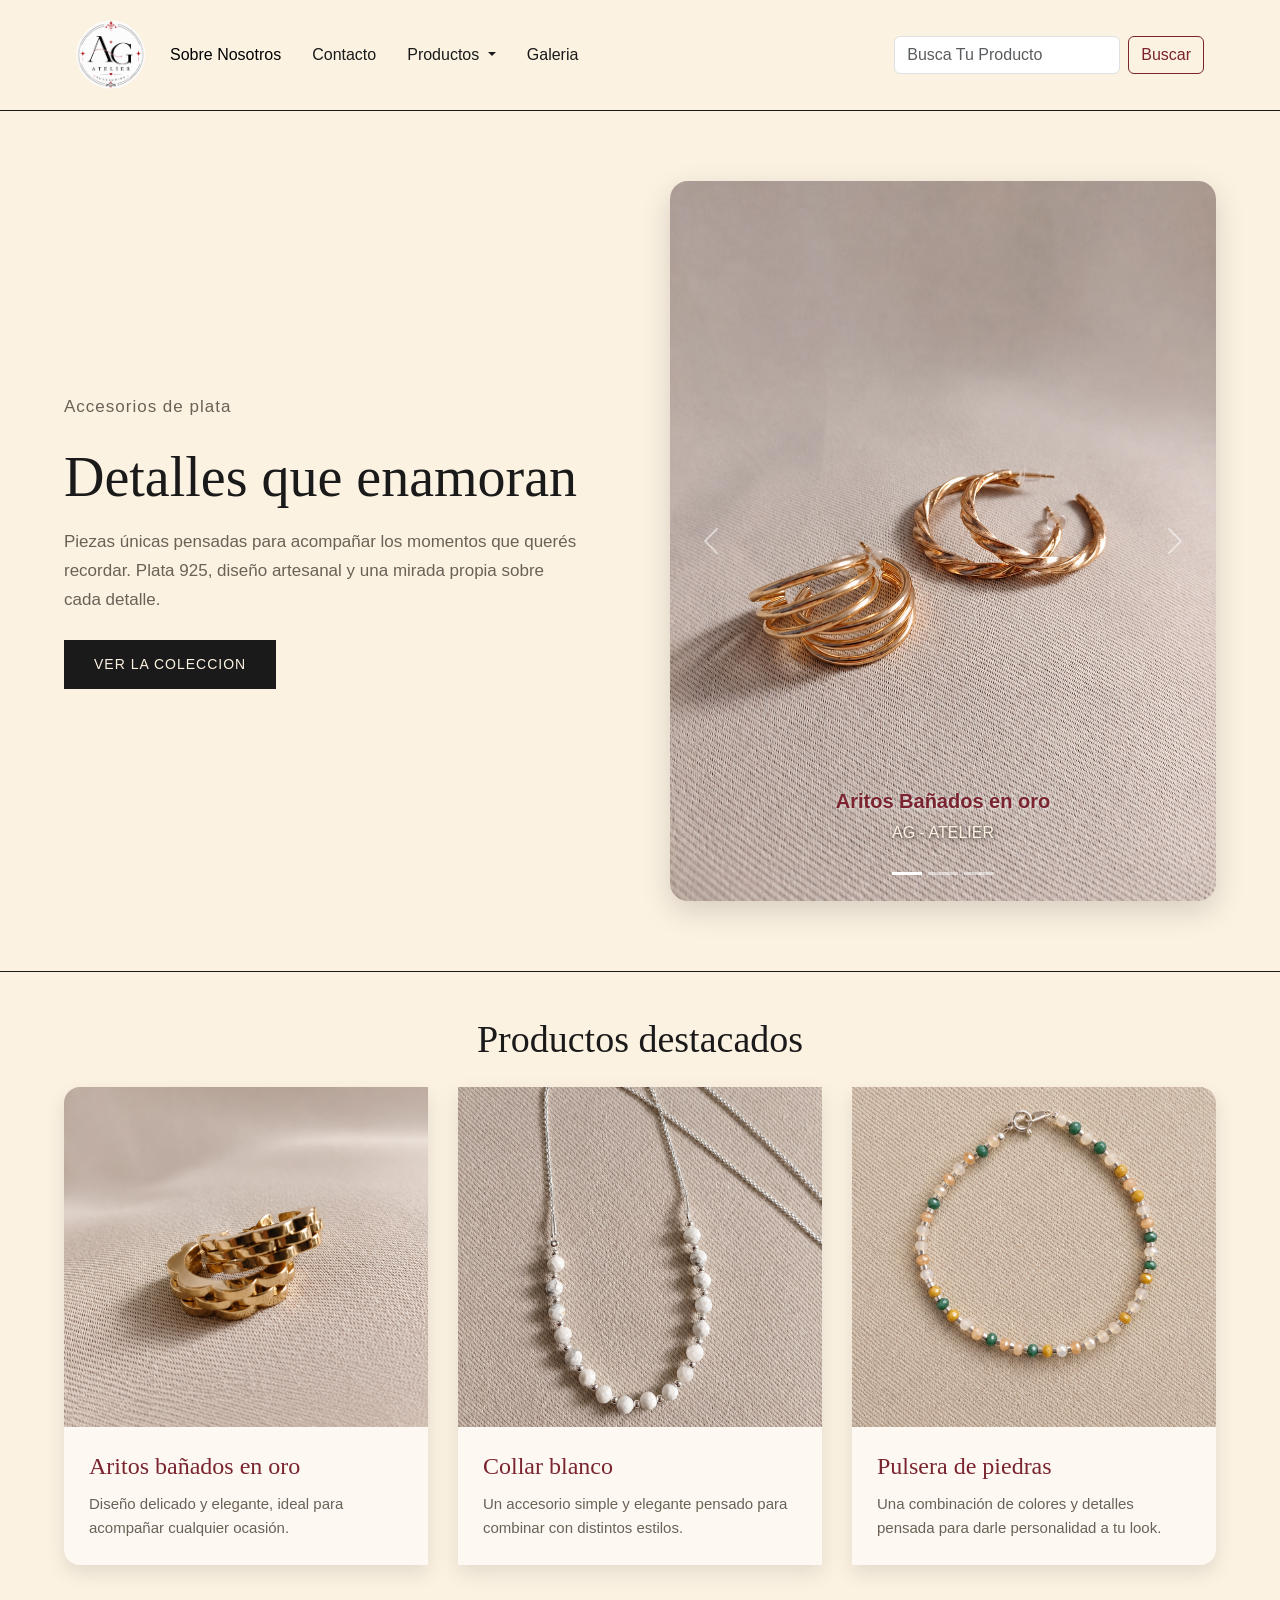
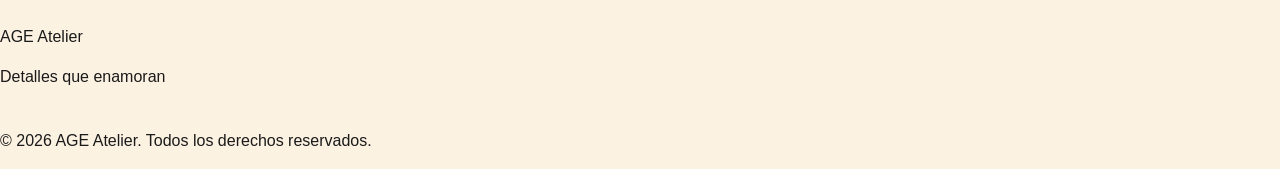
==== index.html @ 8e1ab0c7 "se rediseña main con bootstrap, agregando imagenes, carrusel y cards y media queries" ====
<!DOCTYPE html>
<html lang="es_AR">

<head>
    <meta charset="UTF-8">
    <meta name="viewport" content="width=device-width, initial-scale=1.0">
    <meta name="author" content="Paloma Lucas, Chaile Elio Federico, Torres Mari Mariano">
    <meta name="description" content="Esta pagina es un emprendimiento de venta de joyeria y alajas de plata">
    <meta name="keywords" content="Pulseras, aros,aritos, collares, oro, plata">
    <link rel="shortcut icon" href="./img/age_logo.png" type="image/x-icon">
    <link href="https://cdn.jsdelivr.net/npm/bootstrap@5.3.8/dist/css/bootstrap.min.css" rel="stylesheet"
        integrity="sha384-sRIl4kxILFvY47J16cr9ZwB07vP4J8+LH7qKQnuqkuIAvNWLzeN8tE5YBujZqJLB" crossorigin="anonymous">
    <link rel="stylesheet" href="/style.css">
    <title>Pagina Principal</title>
</head>

<body>
    <header>
        <nav class="navbar navbar-expand-lg ">
            <div class="container-fluid">
                <a class="navbar-brand" href="#"><img src="/img/age_logo.png" alt=""></a>
                <button class="navbar-toggler" type="button" data-bs-toggle="collapse"
                    data-bs-target="#navbarSupportedContent" aria-controls="navbarSupportedContent"
                    aria-expanded="false" aria-label="Toggle navigation">
                    <span class="navbar-toggler-icon"></span>
                </button>
                <div class="collapse navbar-collapse" id="navbarSupportedContent">
                    <ul class="navbar-nav me-auto mb-2 mb-lg-0">
                        <li class="nav-item">
                            <a class="nav-link active" aria-current="page" href="#">Sobre Nosotros</a>
                        </li>
                        <li class="nav-item">
                            <a class="nav-link" href="#">Contacto</a>
                        </li>
                        <li class="nav-item dropdown">
                            <a class="nav-link dropdown-toggle" href="#" role="button" data-bs-toggle="dropdown"
                                aria-expanded="false">
                                Productos
                            </a>
                            <ul class="dropdown-menu">
                                <li><a class="dropdown-item" href="#">Pulseras</a></li>
                                <li><a class="dropdown-item" href="#">Cadenitas</a></li>
                                <li><a class="dropdown-item" href="#">Anillos</a></li>
                            </ul>
                        </li>
                        <li class="nav-item">
                            <a class="nav-link" href="">Galeria</a>
                        </li>
                    </ul>
                    <form class="d-flex" role="search">
                        <input class="form-control me-2" type="search" placeholder="Busca Tu Producto"
                            aria-label="Search" />
                        <button class="btn btn-outline-success" type="submit">Buscar</button>
                    </form>
                </div>
            </div>
        </nav>
    </header>
   <main>
        <section class="portada">
            <div class="texto-portada">
                <p class="etiqueta-destacada">Accesorios de plata</p>
                <h1>Detalles que enamoran</h1>
                <p>
                    Piezas únicas pensadas para acompañar
                    los momentos que querés recordar. Plata 925, diseño
                    artesanal y una mirada propia sobre cada detalle.
                </p>
                <a href="" class="btn-principal">VER LA COLECCION</a>
            </div>
            <div class="imagen-portada">
                <div id="carouselExampleCaptions" class="carousel slide">
                    <div class="carousel-indicators">
                        <button type="button" data-bs-target="#carouselExampleCaptions" data-bs-slide-to="0"
                            class="active" aria-current="true" aria-label="Slide 1"></button>
                        <button type="button" data-bs-target="#carouselExampleCaptions" data-bs-slide-to="1"
                            aria-label="Slide 2"></button>
                        <button type="button" data-bs-target="#carouselExampleCaptions" data-bs-slide-to="2"
                            aria-label="Slide 3"></button>
                    </div>
                    <div class="carousel-inner">
                        <div class="carousel-item active">
                            <img src="/img/aritos_dor.png" class="d-block w-100" alt="Imagen de Aritos Bañados en oro">
                            <div class="carousel-caption d-none d-md-block">
                                <h5>Aritos Bañados en oro</h5>
                                <p>AG - ATELIER</p>
                            </div>
                        </div>
                        <div class="carousel-item">
                            <img src="/img/pul_celeste.png" class="d-block w-100"
                                alt="Imagen de Pulsera de Piedras Celestes">
                            <div class="carousel-caption d-none d-md-block">
                                <h5>Pulsera de Piedras Celestes</h5>
                                <p>AG - ATELIER</p>
                            </div>
                        </div>
                        <div class="carousel-item">
                            <img src="/img/pulseras_cora.png" class="d-block w-100"
                                alt="Imagen de Pulseras para Compartir">
                            <div class="carousel-caption d-none d-md-block">
                                <h5>Pulseras para Compartir</h5>
                                <p>AG - ATELIER</p>
                            </div>
                        </div>
                    </div>
                    <button class="carousel-control-prev" type="button" data-bs-target="#carouselExampleCaptions"
                        data-bs-slide="prev">
                        <span class="carousel-control-prev-icon" aria-hidden="true"></span>
                        <span class="visually-hidden">Previous</span>
                    </button>
                    <button class="carousel-control-next" type="button" data-bs-target="#carouselExampleCaptions"
                        data-bs-slide="next">
                        <span class="carousel-control-next-icon" aria-hidden="true"></span>
                        <span class="visually-hidden">Next</span>
                    </button>
                </div>
            </div>
        </section>

        <section class="productos-destacados">
            <h2 class="text-center mb-4">Productos destacados</h2>

            <div class="card-group">

                <div class="card">
                    <div class="card-img-cont">
                        <img src="/img/aritos1.png" class="card-img-top card-aritos "
                            alt="Imagen de aritos bañados en oro">
                    </div>

                    <div class="card-body">
                        <h5 class="card-title">Aritos bañados en oro</h5>

                        <p class="card-text">
                            Diseño delicado y elegante, ideal para acompañar cualquier ocasión.
                        </p>
                    </div>
                </div>

                <div class="card">
                    <div class="card-img-cont">
                        <img src="/img/collar1.png" class="card-img-top card-collar" alt="Foto de collar blanco">
                    </div>

                    <div class="card-body">
                        <h5 class="card-title">Collar blanco</h5>

                        <p class="card-text">
                            Un accesorio simple y elegante pensado para combinar con distintos estilos.
                        </p>
                    </div>
                </div>

                <div class="card">
                    <div class="card-img-cont">
                        <img src="/img/pulsera4.png" class="card-img-top card-pulsera"
                            alt="Foto de pulsera de piedras verde amarilla y blanca">

                    </div>
                    <div class="card-body">
                        <h5 class="card-title">Pulsera de piedras</h5>

                        <p class="card-text">
                            Una combinación de colores y detalles pensada para darle personalidad a tu look.
                        </p>
                    </div>
                </div>

            </div>
        </section>
    </main>
    <footer class="pie-pagina">
        <div class="marca-pie">
            <p class="titulo-pie">AGE Atelier</p>
            <p class="lema-pie">Detalles que enamoran</p>
        </div>
        <div class="redes-pie">
            <a href="https://www.instagram.com/ag_atelier4/"><img src="" alt=""></a>
        </div>
        <p class="derechos-pie">&copy; 2026 AGE Atelier. Todos los derechos reservados.</p>
    </footer>
    <script src="https://cdn.jsdelivr.net/npm/bootstrap@5.3.8/dist/js/bootstrap.bundle.min.js" integrity="sha384-FKyoEForCGlyvwx9Hj09JcYn3nv7wiPVlz7YYwJrWVcXK/BmnVDxM+D2scQbITxI" crossorigin="anonymous"></script>
</body>
</html>
---- style.css ----
:root {
    --font-display: 'Cormorant Garamond', serif;
    --font-body: 'Jost', sans-serif;

    --color-bg: #fcf2e2;
    --color-black: #1A1A1A;
    --color-burgundy: #7A2430;
    --color-muted: #6B6156;
}

* {
    margin: 0;
    padding: 0;
    box-sizing: border-box;
}

html,
body {
    width: 100%;
}

body {
    font-family: var(--font-body);
    background-color: var(--color-bg);
    color: var(--color-black);
}

a {
    text-decoration: none;
}

ul {
    list-style: none;
}

.navbar {
    padding: 15px 5%;
    background-color: var(--color-bg);
    border-bottom: 1px solid var(--color-black);
}

.navbar-brand img {
    height: 70px;
    width: auto;
}

.navbar-nav {
    gap: 15px;
}

.nav-link {
    color: var(--color-black);
    font-weight: 500;
    transition: 0.3s;
}

.btn-outline-success {
    color: var(--color-burgundy);
    border-color: var(--color-burgundy);
}

.btn-outline-success:hover {
    background-color: var(--color-burgundy);
    border-color: var(--color-burgundy);
    color: white;
}
.portada {
    width: 100%;
    display: grid;
    grid-template-columns: 1fr 1fr;
    gap: 60px;
    align-items: center;
    padding: 70px 5%;
    border-bottom: 1px solid var(--color-black);

}


.texto-portada {
    max-width: 520px;
}

.etiqueta-destacada {
    font-size: 14px;
    color: var(--color-burgundy);
    margin-bottom: 10px;
    letter-spacing: 1px;
}

.texto-portada h1 {
    font-family: var(--font-display);
    font-size: 56px;
    line-height: 1.1;
    margin-bottom: 20px;
}

.texto-portada p {
    color: var(--color-muted);
    font-size: 17px;
    line-height: 1.7;
    margin-bottom: 25px;
}

.btn-principal {
    display: inline-block;
    padding: 14px 30px;
    background-color: var(--color-black);
    color: var(--color-bg);
    font-size: 14px;
    letter-spacing: 1px;
}

.btn-principal:hover {
    background-color: var(--color-burgundy);
    color: white;
}


.imagen-portada {
    width: 100%;
    height: 720px;
    overflow: hidden;
    border-radius: 18px;
    box-shadow: 0 10px 30px rgba(0, 0, 0, 0.15);
}

.carousel,
.carousel-inner,
.carousel-item {
    width: 100%;
    height: 100%;
} 
.carousel h5 {
    color: var(--color-burgundy);
    font-weight: 650;
    text-shadow: 1px 1px 4px rgba(255, 255, 255, 0.8);
}
.carousel p {
    color: var(--color-bg);
    font-weight: 500;
    text-shadow: 1px 1px 4px rgba(19, 12, 12, 0.8);
}
.carousel-item img {
    width: 100%;
    height: 100%;
    object-fit: cover;
    object-position: center;
}
.productos-destacados {
    width: 100%;
   padding: 45px 5% 60px;
}

.productos-destacados h2 {
    font-family: var(--font-display);
    font-size: 38px;
    color: var(--color-black);
    margin-bottom: 25px ;
}
.card-group {
    gap: 30px;
}
.card {
    border: none;
    border-radius: 16px;
    overflow: hidden;
    background-color: rgba(255, 255, 255, 0.55);
    box-shadow: 0 8px 20px rgba(0, 0, 0, 0.10);
    transition: 0.3s;
}
.card-img-cont{
    width: 100%;
    height: 340px;
    overflow: hidden;
    background-color: #f8ead8;
}
.card-img-top {
    width: 100%;
    height: 100%;
    object-fit: cover;
    object-position: center;
}
.card-aritos {
    object-position: center 58%;
}

.card-collar {
    object-position: center 75%;
}

.card-pulsera {
    object-position: center 53%;
}
.card-body {
    padding: 25px;
}
.card-title {
    font-family: var(--font-display);
    font-size: 24px;
    color: var(--color-burgundy);

    margin-bottom: 12px;
}
.card-text {
    color: var(--color-muted);
    font-size: 15px;
    line-height: 1.6;
}
@media (max-width: 900px) {

    .portada {
        grid-template-columns: 1fr;
        gap: 40px;
        text-align: center;
    }

    .texto-portada {
        margin: auto;
    }

    .texto-portada h1 {
        font-size: 42px;
    }

    .imagen-portada {
        height: 350px;
    }
}


@media (max-width: 600px) {

    .portada {
        padding: 40px 5%;
    }

    .texto-portada h1 {
        font-size: 34px;
    }

    .texto-portada p {
        font-size: 15px;
    }

    .imagen-portada {
        height: 280px;
        border-radius: 12px;
    }
}
@media (max-width: 768px) {

    .card-group {
        display: flex;
        flex-direction: column;
        gap: 25px;
    }

    .card-img-top {
        height: 230px;
    }

}
/* 

.pie-pagina {
    width: 100%;
    display: flex;
    flex-wrap: wrap;
    align-items: center;
    justify-content: space-between;
    gap: 15px;
    padding: 30px 5%;
    background-color: var(--color-black);
    color: var(--color-bg);
}
 
.titulo-pie {
    font-family: var(--font-display);
    font-size: 20px;
}
 
.lema-pie {
    font-size: 14px;
}
 
.redes-pie {
    display: flex;
    gap: 20px;
    a {
    font-size: 14px;
    text-transform: uppercase;
}
img{
    width: 50px;
    }
}
.derechos-pie {
    width: 100%;
    font-size: 12px;
    text-align: center;
    padding-top: 15px;
    border-top: 1px solid #444444;
}

@media (max-width: 900px) {
    .portada {
        grid-template-columns: 1fr;
    }
 
    .pilares {
        grid-template-columns: 1fr;
    }
}
 
@media (max-width: 600px) {
    .cabecera {
        flex-direction: column;
        gap: 15px;
    }
 
    .menu-principal ul {
        flex-wrap: wrap;
        justify-content: center;
    }
 
    .texto-portada h1 {
        font-size: 32px;
    }
 
    .pie-pagina {
        flex-direction: column;
        text-align: center;
    }
} */
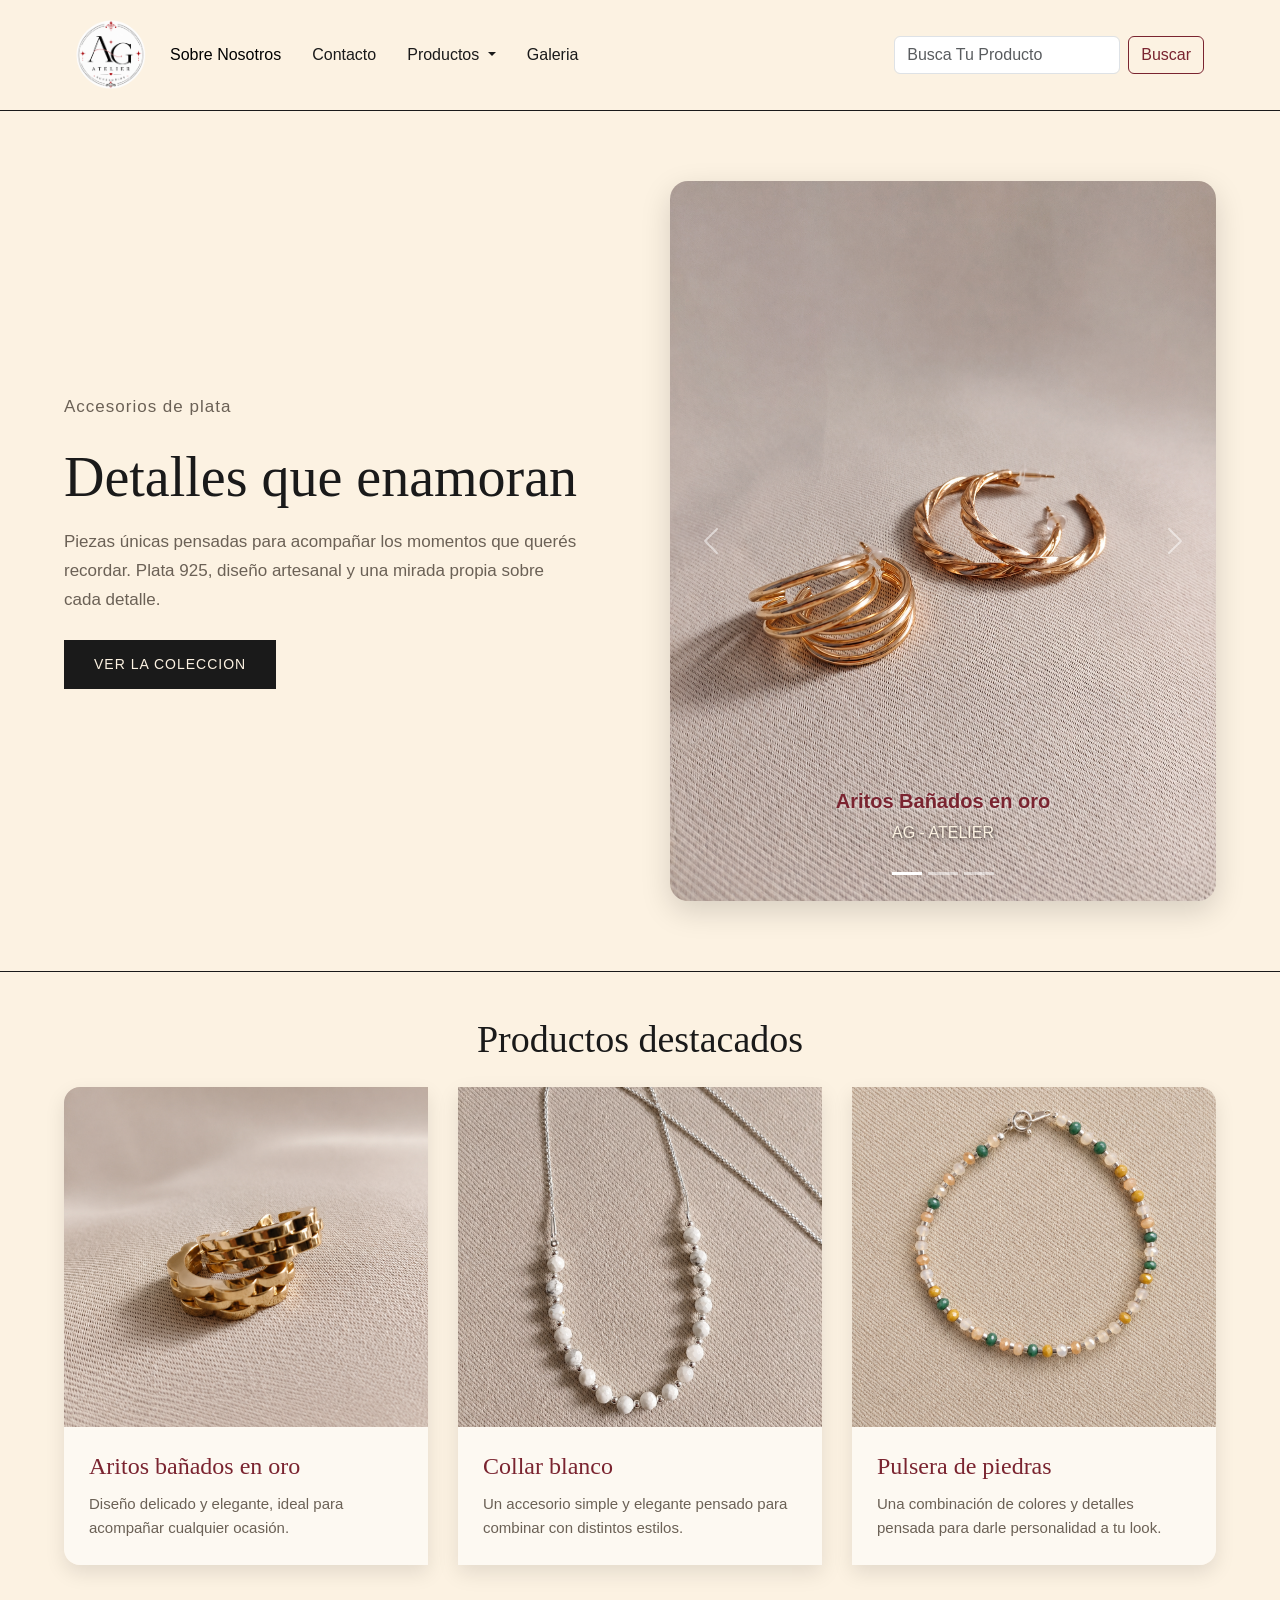
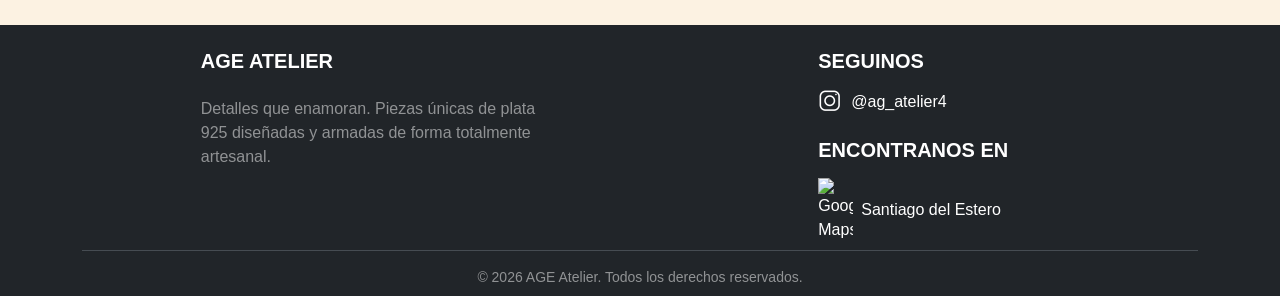
==== commit 0edf6b6f: "remodelacion de footer con bootstrap" ====
--- a/index.html
+++ b/index.html
@@ -169,16 +169,65 @@
             </div>
         </section>
     </main>
-    <footer class="pie-pagina">
-        <div class="marca-pie">
-            <p class="titulo-pie">AGE Atelier</p>
-            <p class="lema-pie">Detalles que enamoran</p>
+    <footer class="bg-dark text-white pt-2 pb-2">
+      <div class="container text-center text-md-start">
+        <div class="row text-center text-md-start">
+          <div class="col-md-5 col-lg-4 col-xl-4 mx-auto mt-3">
+            <h5 class="text-uppercase mb-4 fw-bold">AGE Atelier</h5>
+            <p class="text-white-50">
+              Detalles que enamoran. Piezas únicas de plata 925 diseñadas y
+              armadas de forma totalmente artesanal.
+            </p>
+          </div>
+          <div class="col-md-4 col-lg-3 col-xl-3 mx-auto mt-3">
+            <div class="mb-4">
+            <h5 class="text-uppercase mb-3 fw-bold">Seguinos</h5>
+            <a
+              href="https://www.instagram.com/ag_atelier4/"
+              target="_blank"
+              class="text-white text-decoration-none d-flex align-items-center justify-content-center justify-content-md-start mb-4"
+            >
+              <img
+                src="/img/ig_logo.png"
+                alt="Instagram"
+                width="25"
+                class="me-2"
+              />
+              <span>@ag_atelier4</span>
+            </a>
+            </div>
+            <div class="bloque-ubicacion">
+            <h5 class="text-uppercase mb-3 fw-bold">Encontranos en</h5>
+            <a
+              class="text-white text-decoration-none d-flex align-items-center justify-content-center justify-content-md-start"
+            >
+              <img
+                src="https://static.vecteezy.com/system/resources/thumbnails/059/493/079/small/white-location-icon-free-png.png"
+                alt="Google Maps"
+                width="35"
+                class="me-2 "
+              />
+              <span class="texto-ubicacion">Santiago del Estero</span>
+            </a>
+            </div>
+          </div>
         </div>
-        <div class="redes-pie">
-            <a href="https://www.instagram.com/ag_atelier4/"><img src="" alt=""></a>
+
+        <hr class="mb-3 mt-2 border-secondary opacity-50" />
+
+        <div class="row align-items-center">
+          <div class="col-12 text-center">
+            <p class="small mb-0 text-white-50">
+              &copy; 2026 AGE Atelier. Todos los derechos reservados.
+            </p>
+          </div>
         </div>
-        <p class="derechos-pie">&copy; 2026 AGE Atelier. Todos los derechos reservados.</p>
+      </div>
     </footer>
-    <script src="https://cdn.jsdelivr.net/npm/bootstrap@5.3.8/dist/js/bootstrap.bundle.min.js" integrity="sha384-FKyoEForCGlyvwx9Hj09JcYn3nv7wiPVlz7YYwJrWVcXK/BmnVDxM+D2scQbITxI" crossorigin="anonymous"></script>
+    <script
+      src="https://cdn.jsdelivr.net/npm/bootstrap@5.3.8/dist/js/bootstrap.bundle.min.js"
+      integrity="sha384-FKyoEForCGlyvwx9Hj09JcYn3nv7wiPVlz7YYwJrWVcXK/BmnVDxM+D2scQbITxI"
+      crossorigin="anonymous"
+    ></script>
 </body>
 </html>
--- a/style.css
+++ b/style.css
@@ -258,77 +258,13 @@
     .card-img-top {
         height: 230px;
     }
-
-}
-/* 
-
-.pie-pagina {
-    width: 100%;
-    display: flex;
-    flex-wrap: wrap;
-    align-items: center;
-    justify-content: space-between;
-    gap: 15px;
-    padding: 30px 5%;
-    background-color: var(--color-black);
-    color: var(--color-bg);
-}
- 
-.titulo-pie {
-    font-family: var(--font-display);
-    font-size: 20px;
-}
- 
-.lema-pie {
-    font-size: 14px;
-}
- 
-.redes-pie {
-    display: flex;
-    gap: 20px;
-    a {
-    font-size: 14px;
-    text-transform: uppercase;
-}
-img{
-    width: 50px;
-    }
-}
-.derechos-pie {
-    width: 100%;
-    font-size: 12px;
-    text-align: center;
-    padding-top: 15px;
-    border-top: 1px solid #444444;
-}
-
-@media (max-width: 900px) {
-    .portada {
-        grid-template-columns: 1fr;
-    }
- 
-    .pilares {
-        grid-template-columns: 1fr;
-    }
-}
- 
-@media (max-width: 600px) {
+.bg-dark.text-white.pt-2.pb-2{
+    background-color: #2b2c2e"
+ };
+}
+/* @media (max-width: 600px) {
     .cabecera {
         flex-direction: column;
         gap: 15px;
     }
- 
-    .menu-principal ul {
-        flex-wrap: wrap;
-        justify-content: center;
-    }
- 
-    .texto-portada h1 {
-        font-size: 32px;
-    }
- 
-    .pie-pagina {
-        flex-direction: column;
-        text-align: center;
-    }
 } */
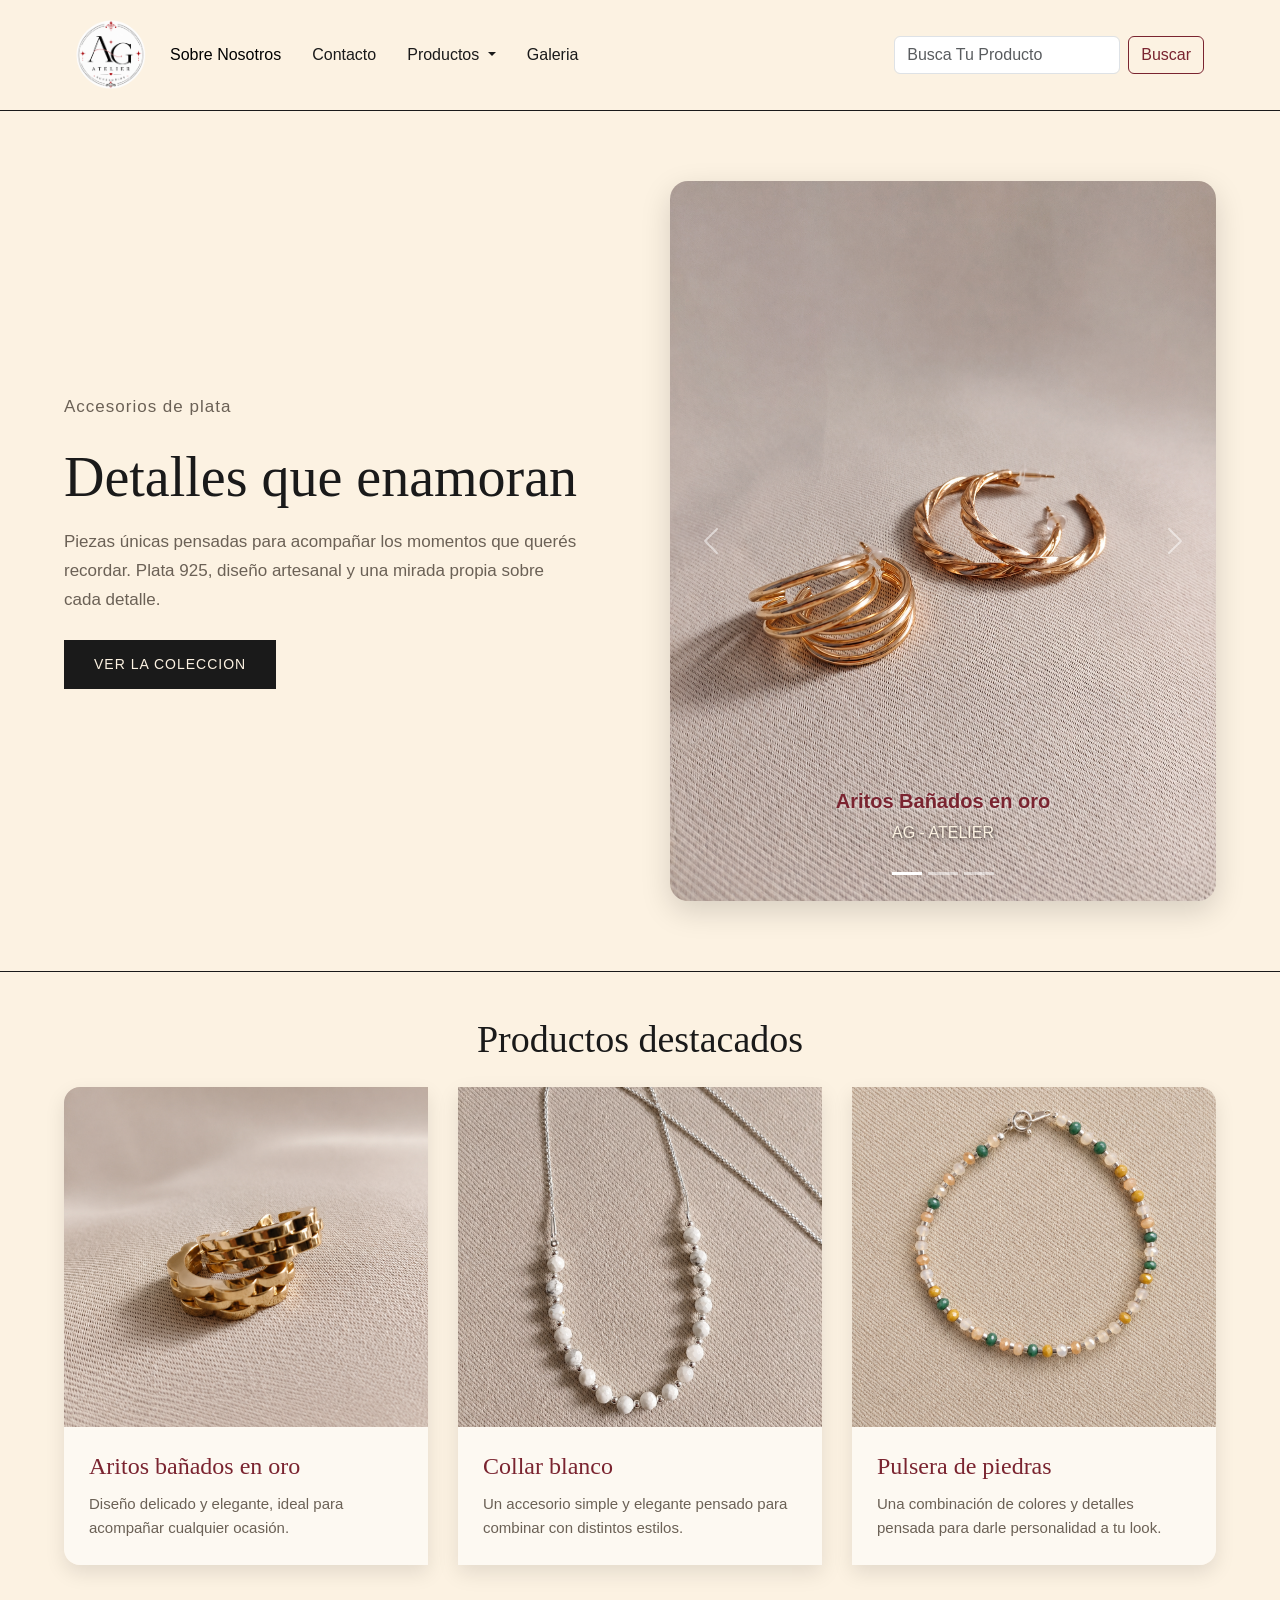
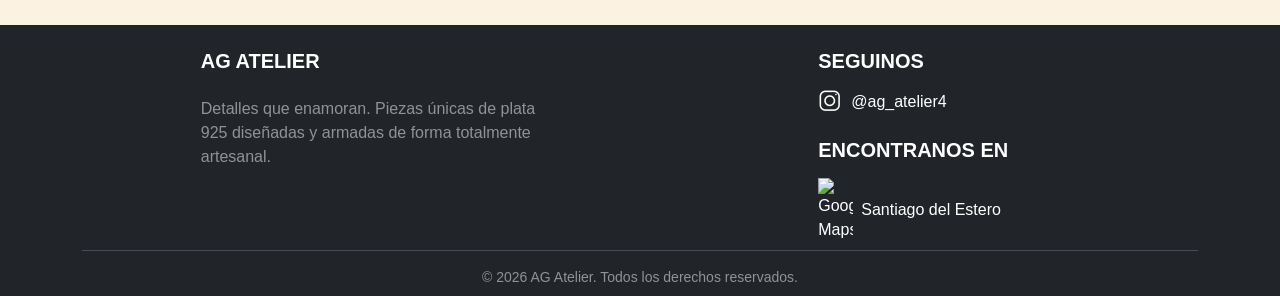
==== commit cddf1ed0: "se agrega pagina de galeria, redireccionando bien todo el proyecto" ====
--- a/index.html
+++ b/index.html
@@ -1,233 +1,259 @@
-<!DOCTYPE html>
+<!doctype html>
 <html lang="es_AR">
 
 <head>
-    <meta charset="UTF-8">
-    <meta name="viewport" content="width=device-width, initial-scale=1.0">
-    <meta name="author" content="Paloma Lucas, Chaile Elio Federico, Torres Mari Mariano">
-    <meta name="description" content="Esta pagina es un emprendimiento de venta de joyeria y alajas de plata">
-    <meta name="keywords" content="Pulseras, aros,aritos, collares, oro, plata">
-    <link rel="shortcut icon" href="./img/age_logo.png" type="image/x-icon">
-    <link href="https://cdn.jsdelivr.net/npm/bootstrap@5.3.8/dist/css/bootstrap.min.css" rel="stylesheet"
-        integrity="sha384-sRIl4kxILFvY47J16cr9ZwB07vP4J8+LH7qKQnuqkuIAvNWLzeN8tE5YBujZqJLB" crossorigin="anonymous">
-    <link rel="stylesheet" href="/style.css">
-    <title>Pagina Principal</title>
+  <meta charset="UTF-8" />
+  <meta name="viewport" content="width=device-width, initial-scale=1.0" />
+  <meta name="author" content="Paloma Lucas, Chaile Elio Federico, Torres Mari Mariano" />
+  <meta name="description" content="Esta pagina es un emprendimiento de venta de joyeria y alajas de plata" />
+  <meta name="keywords" content="Pulseras, aros,aritos, collares, oro, plata" />
+  <link rel="shortcut icon" href="./img/age_logo.png" type="image/x-icon" />
+  <link href="https://cdn.jsdelivr.net/npm/bootstrap@5.3.8/dist/css/bootstrap.min.css" rel="stylesheet"
+    integrity="sha384-sRIl4kxILFvY47J16cr9ZwB07vP4J8+LH7qKQnuqkuIAvNWLzeN8tE5YBujZqJLB" crossorigin="anonymous" />
+  <link rel="stylesheet" href="/style.css" />
+  <title>Pagina Principal</title>
 </head>
 
 <body>
-    <header>
-        <nav class="navbar navbar-expand-lg ">
-            <div class="container-fluid">
-                <a class="navbar-brand" href="#"><img src="/img/age_logo.png" alt=""></a>
-                <button class="navbar-toggler" type="button" data-bs-toggle="collapse"
-                    data-bs-target="#navbarSupportedContent" aria-controls="navbarSupportedContent"
-                    aria-expanded="false" aria-label="Toggle navigation">
-                    <span class="navbar-toggler-icon"></span>
-                </button>
-                <div class="collapse navbar-collapse" id="navbarSupportedContent">
-                    <ul class="navbar-nav me-auto mb-2 mb-lg-0">
-                        <li class="nav-item">
-                            <a class="nav-link active" aria-current="page" href="#">Sobre Nosotros</a>
-                        </li>
-                        <li class="nav-item">
-                            <a class="nav-link" href="#">Contacto</a>
-                        </li>
-                        <li class="nav-item dropdown">
-                            <a class="nav-link dropdown-toggle" href="#" role="button" data-bs-toggle="dropdown"
-                                aria-expanded="false">
-                                Productos
-                            </a>
-                            <ul class="dropdown-menu">
-                                <li><a class="dropdown-item" href="#">Pulseras</a></li>
-                                <li><a class="dropdown-item" href="#">Cadenitas</a></li>
-                                <li><a class="dropdown-item" href="#">Anillos</a></li>
-                            </ul>
-                        </li>
-                        <li class="nav-item">
-                            <a class="nav-link" href="">Galeria</a>
-                        </li>
-                    </ul>
-                    <form class="d-flex" role="search">
-                        <input class="form-control me-2" type="search" placeholder="Busca Tu Producto"
-                            aria-label="Search" />
-                        <button class="btn btn-outline-success" type="submit">Buscar</button>
-                    </form>
-                </div>
-            </div>
-        </nav>
-    </header>
-   <main>
-        <section class="portada">
-            <div class="texto-portada">
-                <p class="etiqueta-destacada">Accesorios de plata</p>
-                <h1>Detalles que enamoran</h1>
-                <p>
-                    Piezas únicas pensadas para acompañar
-                    los momentos que querés recordar. Plata 925, diseño
-                    artesanal y una mirada propia sobre cada detalle.
-                </p>
-                <a href="" class="btn-principal">VER LA COLECCION</a>
-            </div>
-            <div class="imagen-portada">
-                <div id="carouselExampleCaptions" class="carousel slide">
-                    <div class="carousel-indicators">
-                        <button type="button" data-bs-target="#carouselExampleCaptions" data-bs-slide-to="0"
-                            class="active" aria-current="true" aria-label="Slide 1"></button>
-                        <button type="button" data-bs-target="#carouselExampleCaptions" data-bs-slide-to="1"
-                            aria-label="Slide 2"></button>
-                        <button type="button" data-bs-target="#carouselExampleCaptions" data-bs-slide-to="2"
-                            aria-label="Slide 3"></button>
-                    </div>
-                    <div class="carousel-inner">
-                        <div class="carousel-item active">
-                            <img src="/img/aritos_dor.png" class="d-block w-100" alt="Imagen de Aritos Bañados en oro">
-                            <div class="carousel-caption d-none d-md-block">
-                                <h5>Aritos Bañados en oro</h5>
-                                <p>AG - ATELIER</p>
-                            </div>
-                        </div>
-                        <div class="carousel-item">
-                            <img src="/img/pul_celeste.png" class="d-block w-100"
-                                alt="Imagen de Pulsera de Piedras Celestes">
-                            <div class="carousel-caption d-none d-md-block">
-                                <h5>Pulsera de Piedras Celestes</h5>
-                                <p>AG - ATELIER</p>
-                            </div>
-                        </div>
-                        <div class="carousel-item">
-                            <img src="/img/pulseras_cora.png" class="d-block w-100"
-                                alt="Imagen de Pulseras para Compartir">
-                            <div class="carousel-caption d-none d-md-block">
-                                <h5>Pulseras para Compartir</h5>
-                                <p>AG - ATELIER</p>
-                            </div>
-                        </div>
-                    </div>
-                    <button class="carousel-control-prev" type="button" data-bs-target="#carouselExampleCaptions"
-                        data-bs-slide="prev">
-                        <span class="carousel-control-prev-icon" aria-hidden="true"></span>
-                        <span class="visually-hidden">Previous</span>
-                    </button>
-                    <button class="carousel-control-next" type="button" data-bs-target="#carouselExampleCaptions"
-                        data-bs-slide="next">
-                        <span class="carousel-control-next-icon" aria-hidden="true"></span>
-                        <span class="visually-hidden">Next</span>
-                    </button>
-                </div>
-            </div>
-        </section>
-
-        <section class="productos-destacados">
-            <h2 class="text-center mb-4">Productos destacados</h2>
-
-            <div class="card-group">
-
-                <div class="card">
-                    <div class="card-img-cont">
-                        <img src="/img/aritos1.png" class="card-img-top card-aritos "
-                            alt="Imagen de aritos bañados en oro">
-                    </div>
-
-                    <div class="card-body">
-                        <h5 class="card-title">Aritos bañados en oro</h5>
-
-                        <p class="card-text">
-                            Diseño delicado y elegante, ideal para acompañar cualquier ocasión.
-                        </p>
-                    </div>
-                </div>
-
-                <div class="card">
-                    <div class="card-img-cont">
-                        <img src="/img/collar1.png" class="card-img-top card-collar" alt="Foto de collar blanco">
-                    </div>
-
-                    <div class="card-body">
-                        <h5 class="card-title">Collar blanco</h5>
-
-                        <p class="card-text">
-                            Un accesorio simple y elegante pensado para combinar con distintos estilos.
-                        </p>
-                    </div>
-                </div>
-
-                <div class="card">
-                    <div class="card-img-cont">
-                        <img src="/img/pulsera4.png" class="card-img-top card-pulsera"
-                            alt="Foto de pulsera de piedras verde amarilla y blanca">
-
-                    </div>
-                    <div class="card-body">
-                        <h5 class="card-title">Pulsera de piedras</h5>
-
-                        <p class="card-text">
-                            Una combinación de colores y detalles pensada para darle personalidad a tu look.
-                        </p>
-                    </div>
-                </div>
-
-            </div>
-        </section>
-    </main>
-    <footer class="bg-dark text-white pt-2 pb-2">
-      <div class="container text-center text-md-start">
-        <div class="row text-center text-md-start">
-          <div class="col-md-5 col-lg-4 col-xl-4 mx-auto mt-3">
-            <h5 class="text-uppercase mb-4 fw-bold">AGE Atelier</h5>
-            <p class="text-white-50">
-              Detalles que enamoran. Piezas únicas de plata 925 diseñadas y
-              armadas de forma totalmente artesanal.
+  <header>
+    <nav class="navbar navbar-expand-lg">
+      <div class="container-fluid">
+        <a class="navbar-brand" href="#"><img src="/img/age_logo.png" alt="" /></a>
+        <button class="navbar-toggler" type="button" data-bs-toggle="collapse" data-bs-target="#navbarSupportedContent"
+          aria-controls="navbarSupportedContent" aria-expanded="false" aria-label="Toggle navigation">
+          <span class="navbar-toggler-icon"></span>
+        </button>
+        <div class="collapse navbar-collapse" id="navbarSupportedContent">
+          <ul class="navbar-nav me-auto mb-2 mb-lg-0">
+            <li class="nav-item">
+              <a class="nav-link active" aria-current="page" href="#">Sobre Nosotros</a>
+            </li>
+            <li class="nav-item">
+              <a class="nav-link" href="#" data-bs-toggle="modal" data-bs-target="#modalContacto" role="button">Contacto
+              </a>
+            </li>
+
+            <li class="nav-item dropdown">
+              <a class="nav-link dropdown-toggle" href="#" role="button" data-bs-toggle="dropdown"
+                aria-expanded="false">
+                Productos
+              </a>
+              <ul class="dropdown-menu">
+                <li><a class="dropdown-item" href="./paginas/galeria.html#pulseras">Pulseras</a></li>
+                <li><a class="dropdown-item" href="./paginas/galeria.html#aritos">Aritos</a></li>
+                <li><a class="dropdown-item" href="./paginas/galeria.html#anillos">Anillos</a></li>
+                <li><a class="dropdown-item" href="./paginas/galeria.html#collares">Collares</a></li>
+                <li><a class="dropdown-item" href="./paginas/galeria.html#maquillaje">Maquillaje</a></li>
+              </ul>
+            </li>
+            <li class="nav-item">
+              <a class="nav-link" href="/paginas/galeria.html">Galeria</a>
+            </li>
+          </ul>
+          <form class="d-flex" role="search">
+            <input class="form-control me-2" type="search" placeholder="Busca Tu Producto" aria-label="Search" />
+            <button class="btn btn-outline-success" type="submit">
+              Buscar
+            </button>
+          </form>
+        </div>
+      </div>
+    </nav>
+  </header>
+  <main>
+    <section class="portada">
+      <div class="texto-portada">
+        <p class="etiqueta-destacada">Accesorios de plata</p>
+        <h1>Detalles que enamoran</h1>
+        <p>
+          Piezas únicas pensadas para acompañar los momentos que querés
+          recordar. Plata 925, diseño artesanal y una mirada propia sobre cada
+          detalle.
+        </p>
+        <a href="/paginas/galeria.html" class="btn-principal">VER LA COLECCION</a>
+      </div>
+      <div class="imagen-portada">
+        <div id="carouselExampleCaptions" class="carousel slide">
+          <div class="carousel-indicators">
+            <button type="button" data-bs-target="#carouselExampleCaptions" data-bs-slide-to="0" class="active"
+              aria-current="true" aria-label="Slide 1"></button>
+            <button type="button" data-bs-target="#carouselExampleCaptions" data-bs-slide-to="1"
+              aria-label="Slide 2"></button>
+            <button type="button" data-bs-target="#carouselExampleCaptions" data-bs-slide-to="2"
+              aria-label="Slide 3"></button>
+          </div>
+          <div class="carousel-inner">
+            <div class="carousel-item active">
+              <img src="/img/aritos_dor.png" class="d-block w-100" alt="Imagen de Aritos Bañados en oro" />
+              <div class="carousel-caption d-none d-md-block">
+                <h5>Aritos Bañados en oro</h5>
+                <p>AG - ATELIER</p>
+              </div>
+            </div>
+            <div class="carousel-item">
+              <img src="/img/pul_celeste.png" class="d-block w-100" alt="Imagen de Pulsera de Piedras Celestes" />
+              <div class="carousel-caption d-none d-md-block">
+                <h5>Pulsera de Piedras Celestes</h5>
+                <p>AG - ATELIER</p>
+              </div>
+            </div>
+            <div class="carousel-item">
+              <img src="/img/pulseras_cora.png" class="d-block w-100" alt="Imagen de Pulseras para Compartir" />
+              <div class="carousel-caption d-none d-md-block">
+                <h5>Pulseras para Compartir</h5>
+                <p>AG - ATELIER</p>
+              </div>
+            </div>
+          </div>
+          <button class="carousel-control-prev" type="button" data-bs-target="#carouselExampleCaptions"
+            data-bs-slide="prev">
+            <span class="carousel-control-prev-icon" aria-hidden="true"></span>
+            <span class="visually-hidden">Previous</span>
+          </button>
+          <button class="carousel-control-next" type="button" data-bs-target="#carouselExampleCaptions"
+            data-bs-slide="next">
+            <span class="carousel-control-next-icon" aria-hidden="true"></span>
+            <span class="visually-hidden">Next</span>
+          </button>
+        </div>
+      </div>
+    </section>
+
+    <section class="productos-destacados">
+      <h2 class="text-center mb-4">Productos destacados</h2>
+
+      <div class="card-group">
+        <div class="card">
+          <div class="card-img-cont">
+            <img src="/img/aritos1.png" class="card-img-top card-aritos" alt="Imagen de aritos bañados en oro" />
+          </div>
+
+          <div class="card-body">
+            <h5 class="card-title">Aritos bañados en oro</h5>
+
+            <p class="card-text">
+              Diseño delicado y elegante, ideal para acompañar cualquier
+              ocasión.
             </p>
           </div>
-          <div class="col-md-4 col-lg-3 col-xl-3 mx-auto mt-3">
-            <div class="mb-4">
+        </div>
+
+        <div class="card">
+          <div class="card-img-cont">
+            <img src="/img/collar1.png" class="card-img-top card-collar" alt="Foto de collar blanco" />
+          </div>
+
+          <div class="card-body">
+            <h5 class="card-title">Collar blanco</h5>
+
+            <p class="card-text">
+              Un accesorio simple y elegante pensado para combinar con
+              distintos estilos.
+            </p>
+          </div>
+        </div>
+
+        <div class="card">
+          <div class="card-img-cont">
+            <img src="/img/pulsera4.png" class="card-img-top card-pulsera"
+              alt="Foto de pulsera de piedras verde amarilla y blanca" />
+          </div>
+          <div class="card-body">
+            <h5 class="card-title">Pulsera de piedras</h5>
+
+            <p class="card-text">
+              Una combinación de colores y detalles pensada para darle
+              personalidad a tu look.
+            </p>
+          </div>
+        </div>
+      </div>
+    </section>
+  </main>
+  <footer class="bg-dark text-white pt-2 pb-2">
+    <div class="container text-center text-md-start">
+      <div class="row text-center text-md-start">
+        <div class="col-md-5 col-lg-4 col-xl-4 mx-auto mt-3">
+          <h5 class="text-uppercase mb-4 fw-bold">AG Atelier</h5>
+          <p class="text-white-50">
+            Detalles que enamoran. Piezas únicas de plata 925 diseñadas y
+            armadas de forma totalmente artesanal.
+          </p>
+        </div>
+        <div class="col-md-4 col-lg-3 col-xl-3 mx-auto mt-3">
+          <div class="mb-4">
             <h5 class="text-uppercase mb-3 fw-bold">Seguinos</h5>
-            <a
-              href="https://www.instagram.com/ag_atelier4/"
-              target="_blank"
-              class="text-white text-decoration-none d-flex align-items-center justify-content-center justify-content-md-start mb-4"
-            >
-              <img
-                src="/img/ig_logo.png"
-                alt="Instagram"
-                width="25"
-                class="me-2"
-              />
+            <a href="https://www.instagram.com/ag_atelier4/" target="_blank"
+              class="text-white text-decoration-none d-flex align-items-center justify-content-center justify-content-md-start mb-4">
+              <img src="/img/ig_logo.png" alt="Instagram" width="25" class="me-2" />
               <span>@ag_atelier4</span>
             </a>
-            </div>
-            <div class="bloque-ubicacion">
+          </div>
+          <div class="bloque-ubicacion">
             <h5 class="text-uppercase mb-3 fw-bold">Encontranos en</h5>
             <a
-              class="text-white text-decoration-none d-flex align-items-center justify-content-center justify-content-md-start"
-            >
+              class="text-white text-decoration-none d-flex align-items-center justify-content-center justify-content-md-start">
               <img
                 src="https://static.vecteezy.com/system/resources/thumbnails/059/493/079/small/white-location-icon-free-png.png"
-                alt="Google Maps"
-                width="35"
-                class="me-2 "
-              />
+                alt="Google Maps" width="35" class="me-2" />
               <span class="texto-ubicacion">Santiago del Estero</span>
             </a>
-            </div>
-          </div>
-        </div>
-
-        <hr class="mb-3 mt-2 border-secondary opacity-50" />
-
-        <div class="row align-items-center">
-          <div class="col-12 text-center">
-            <p class="small mb-0 text-white-50">
-              &copy; 2026 AGE Atelier. Todos los derechos reservados.
-            </p>
-          </div>
-        </div>
-      </div>
-    </footer>
-    <script
-      src="https://cdn.jsdelivr.net/npm/bootstrap@5.3.8/dist/js/bootstrap.bundle.min.js"
-      integrity="sha384-FKyoEForCGlyvwx9Hj09JcYn3nv7wiPVlz7YYwJrWVcXK/BmnVDxM+D2scQbITxI"
-      crossorigin="anonymous"
-    ></script>
+          </div>
+        </div>
+      </div>
+
+      <hr class="mb-3 mt-2 border-secondary opacity-50" />
+
+      <div class="row align-items-center">
+        <div class="col-12 text-center">
+          <p class="small mb-0 text-white-50">
+            &copy; 2026 AG Atelier. Todos los derechos reservados.
+          </p>
+        </div>
+      </div>
+    </div>
+  </footer>
+  <!-- Modal de Contacto -->
+  <div class="modal fade" id="modalContacto" tabindex="-1" aria-labelledby="modalContactoLabel" aria-hidden="true">
+    <div class="modal-dialog">
+      <div class="modal-content border-0 shadow fondo-modal">
+        <div class="modal-header bg-dark text-white">
+          <h1 class="modal-title fs-5 text-uppercase fw-bold" id="modalContactoLabel">Contactanos</h1>
+          <button type="button" class="btn-close btn-close-white" data-bs-dismiss="modal" aria-label="Cerrar"></button>
+        </div>
+        <div class="modal-body">
+          <form id="formularioContacto">
+            <div class="mb-3">
+              <label for="nombre" class="form-label fw-bold">Nombre y Apellido</label>
+              <input type="text" class="form-control" id="nombre" required minlength="4" />
+            </div>
+            <div class="mb-3">
+              <label for="email" class="form-label fw-bold">Email</label>
+              <input type="email" class="form-control" id="email" required placeholder="ejemplo@ejemplo.com" />
+            </div>
+            <div class="mb-3">
+              <label for="telefono" class="form-label fw-bold">Teléfono</label>
+              <input type="tel" class="form-control" id="telefono" required pattern="[0-9]{10}" maxlength="10"
+                title="Por favor, ingresá exactamente 10 números" placeholder="Ej: 3851234567" />
+              <div class="form-text" style="font-size: 0.85rem">Ingresá 10 números, sin espacios ni guiones.</div>
+            </div>
+            <div class="mb-3">
+              <label for="mensaje" class="form-label fw-bold">Tu Consulta</label>
+              <textarea class="form-control" id="mensaje" rows="3" required
+                placeholder="Escribinos tu duda aqui..."></textarea>
+            </div>
+          </form>
+        </div>
+        <div class="modal-footer">
+          <button type="button" class="btn btn-outline-secondary" data-bs-dismiss="modal">Cerrar</button>
+          <button type="submit" form="formularioContacto" class="btn btn-dark text-uppercase">Enviar mensaje</button>
+        </div>
+      </div>
+    </div>
+  </div>
+  <script src="https://cdn.jsdelivr.net/npm/bootstrap@5.3.8/dist/js/bootstrap.bundle.min.js"
+    integrity="sha384-FKyoEForCGlyvwx9Hj09JcYn3nv7wiPVlz7YYwJrWVcXK/BmnVDxM+D2scQbITxI"
+    crossorigin="anonymous"></script>
 </body>
+
 </html>
--- a/style.css
+++ b/style.css
@@ -206,6 +206,257 @@
     font-size: 15px;
     line-height: 1.6;
 }
+.bg-dark.text-white.pt-2.pb-2 {
+    background-color: #2b2c2e;
+}
+
+.fondo-modal {
+    background-color: #fcf2e2 !important;
+}
+
+.fondo-modal .form-control {
+    background-color: transparent !important;
+}
+
+.fondo-modal .form-control:focus {
+    background-color: transparent !important;
+    border-color: #7A2430 !important;
+    box-shadow: 0 0 0 0.25rem rgba(122, 36, 48, 0.25) !important;
+}
+.galeria-inicio {
+    padding: 80px 5%;
+    border-bottom: 1px solid rgba(0, 0, 0, 0.15);
+}
+
+.galeria-inicio .container {
+    max-width: 750px;
+}
+
+.galeria-marca {
+    color: var(--color-burgundy);
+    font-size: 13px;
+    letter-spacing: 3px;
+    margin-bottom: 5px;
+}
+
+.galeria-inicio h1 {
+    font-family: var(--font-display);
+    font-size: 55px;
+}
+
+.galeria-inicio > .container > p:not(.galeria-marca) {
+    color: var(--color-muted);
+    margin: 15px auto 30px;
+    max-width: 600px;
+}
+
+.categorias {
+    display: flex;
+    justify-content: center;
+    flex-wrap: wrap;
+    gap: 10px;
+}
+
+.categorias a {
+    padding: 8px 18px;
+    border: 1px solid var(--color-black);
+    border-radius: 20px;
+    color: var(--color-black);
+}
+
+.categorias a:hover {
+    background-color: var(--color-burgundy);
+    border-color: var(--color-burgundy);
+    color: white;
+}
+
+
+.seccion-productos {
+    padding: 70px 5%;
+    scroll-margin-top: 30px;
+}
+
+.fondo-suave {
+    background-color: rgba(255, 255, 255, 0.25);
+}
+
+.titulo-seccion {
+    margin-bottom: 30px;
+}
+
+.titulo-seccion h2 {
+    font-family: var(--font-display);
+    font-size: 40px;
+    margin-bottom: 3px;
+}
+
+.titulo-seccion p {
+    color: var(--color-muted);
+}
+.producto-card {
+    height: 100%;
+    background-color: white;
+    border-radius: 10px;
+    overflow: hidden;
+    box-shadow: 0 4px 15px rgba(0, 0, 0, 0.08);
+}
+
+.producto-card img {
+    width: 100%;
+    height: 260px;
+    object-fit: cover;
+}
+
+.producto-info {
+    padding: 18px;
+}
+
+.producto-info h3 {
+    font-family: var(--font-display);
+    color: var(--color-burgundy);
+    font-size: 22px;
+}
+
+.precio {
+    font-weight: 600;
+    margin: 10px 0 15px;
+}
+
+.producto-info button {
+    width: 100%;
+    padding: 9px;
+    border: none;
+    background-color: var(--color-black);
+    color: white;
+}
+
+.producto-info button:hover {
+    background-color: var(--color-burgundy);
+}
+.btn-arriba {
+    position: fixed;
+    right: 25px;
+    bottom: 25px;
+    width: 45px;
+    height: 45px;
+
+    display: flex;
+    align-items: center;
+    justify-content: center;
+
+    background-color: var(--color-burgundy);
+    color: white;
+
+    border-radius: 50%;
+
+    font-size: 22px;
+    font-weight: bold;
+
+    box-shadow: 0 4px 12px rgba(0, 0, 0, 0.2);
+
+    z-index: 1000;
+
+    transition: 0.2s;
+}
+
+.btn-arriba:hover {
+    background-color: var(--color-black);
+    color: white;
+    transform: translateY(-3px);
+}
+
+.btn-carrito {
+    position: fixed;
+    right: 25px;
+    bottom: 85px;
+
+    width: 55px;
+    height: 55px;
+
+    border: none;
+    border-radius: 50%;
+
+    background-color: var(--color-burgundy);
+    color: white;
+
+    font-size: 20px;
+
+    display: flex;
+    align-items: center;
+    justify-content: center;
+    gap: 3px;
+
+    box-shadow: 0 4px 12px rgba(0, 0, 0, 0.2);
+
+    z-index: 1100;
+    cursor: pointer;
+}
+
+.btn-carrito:hover {
+    background-color: var(--color-black);
+}
+#contador-carrito {
+    font-size: 13px;
+    font-weight: bold;
+}
+#modalCarrito .modal-header {
+    background-color: var(--color-burgundy);
+    color: var(--color-bg);
+}
+
+#modalCarrito .modal-content {
+    border: none;
+    border-radius: 15px;
+    overflow: hidden;
+}
+
+#modalCarrito .btn-close {
+    filter: invert(1);
+}
+#vaciar-carrito {
+    border-color: var(--color-muted);
+    color: var(--color-muted);
+    background-color: transparent;
+}
+
+#vaciar-carrito:hover {
+    background-color: var(--color-muted);
+    color: white;
+}
+
+#enviar-whatsapp {
+    background-color: var(--color-burgundy);
+    border-color: var(--color-burgundy);
+    color: white;
+}
+
+#enviar-whatsapp:hover {
+    background-color: var(--color-black);
+    border-color: var(--color-black);
+}
+
+@media (max-width: 600px) {
+
+    .galeria-inicio {
+        padding: 55px 5%;
+    }
+
+    .galeria-inicio h1 {
+        font-size: 40px;
+    }
+
+    .seccion-productos {
+        padding: 50px 5%;
+    }
+
+    .titulo-seccion {
+        text-align: center;
+    }
+
+    .producto-card img {
+        height: 280px;
+    }
+}
 @media (max-width: 900px) {
 
     .portada {
@@ -256,15 +507,37 @@
     }
 
     .card-img-top {
-        height: 230px;
-    }
-.bg-dark.text-white.pt-2.pb-2{
-    background-color: #2b2c2e"
- };
-}
-/* @media (max-width: 600px) {
+        height: 230px;    }
+}
+/* @media (max-width: 900px) {
+    .portada {
+        grid-template-columns: 1fr;
+    }
+ 
+    .pilares {
+        grid-template-columns: 1fr;
+    }
+}
+ 
+@media (max-width: 600px) {
     .cabecera {
         flex-direction: column;
         gap: 15px;
     }
+ 
+    .menu-principal ul {
+        flex-wrap: wrap;
+        justify-content: center;
+    }
+ 
+    .texto-portada h1 {
+        font-size: 32px;
+    }
+ 
+    .pie-pagina {
+        flex-direction: column;
+        text-align: center;
+    }
+
+    media querie usado anteriormente
 } */
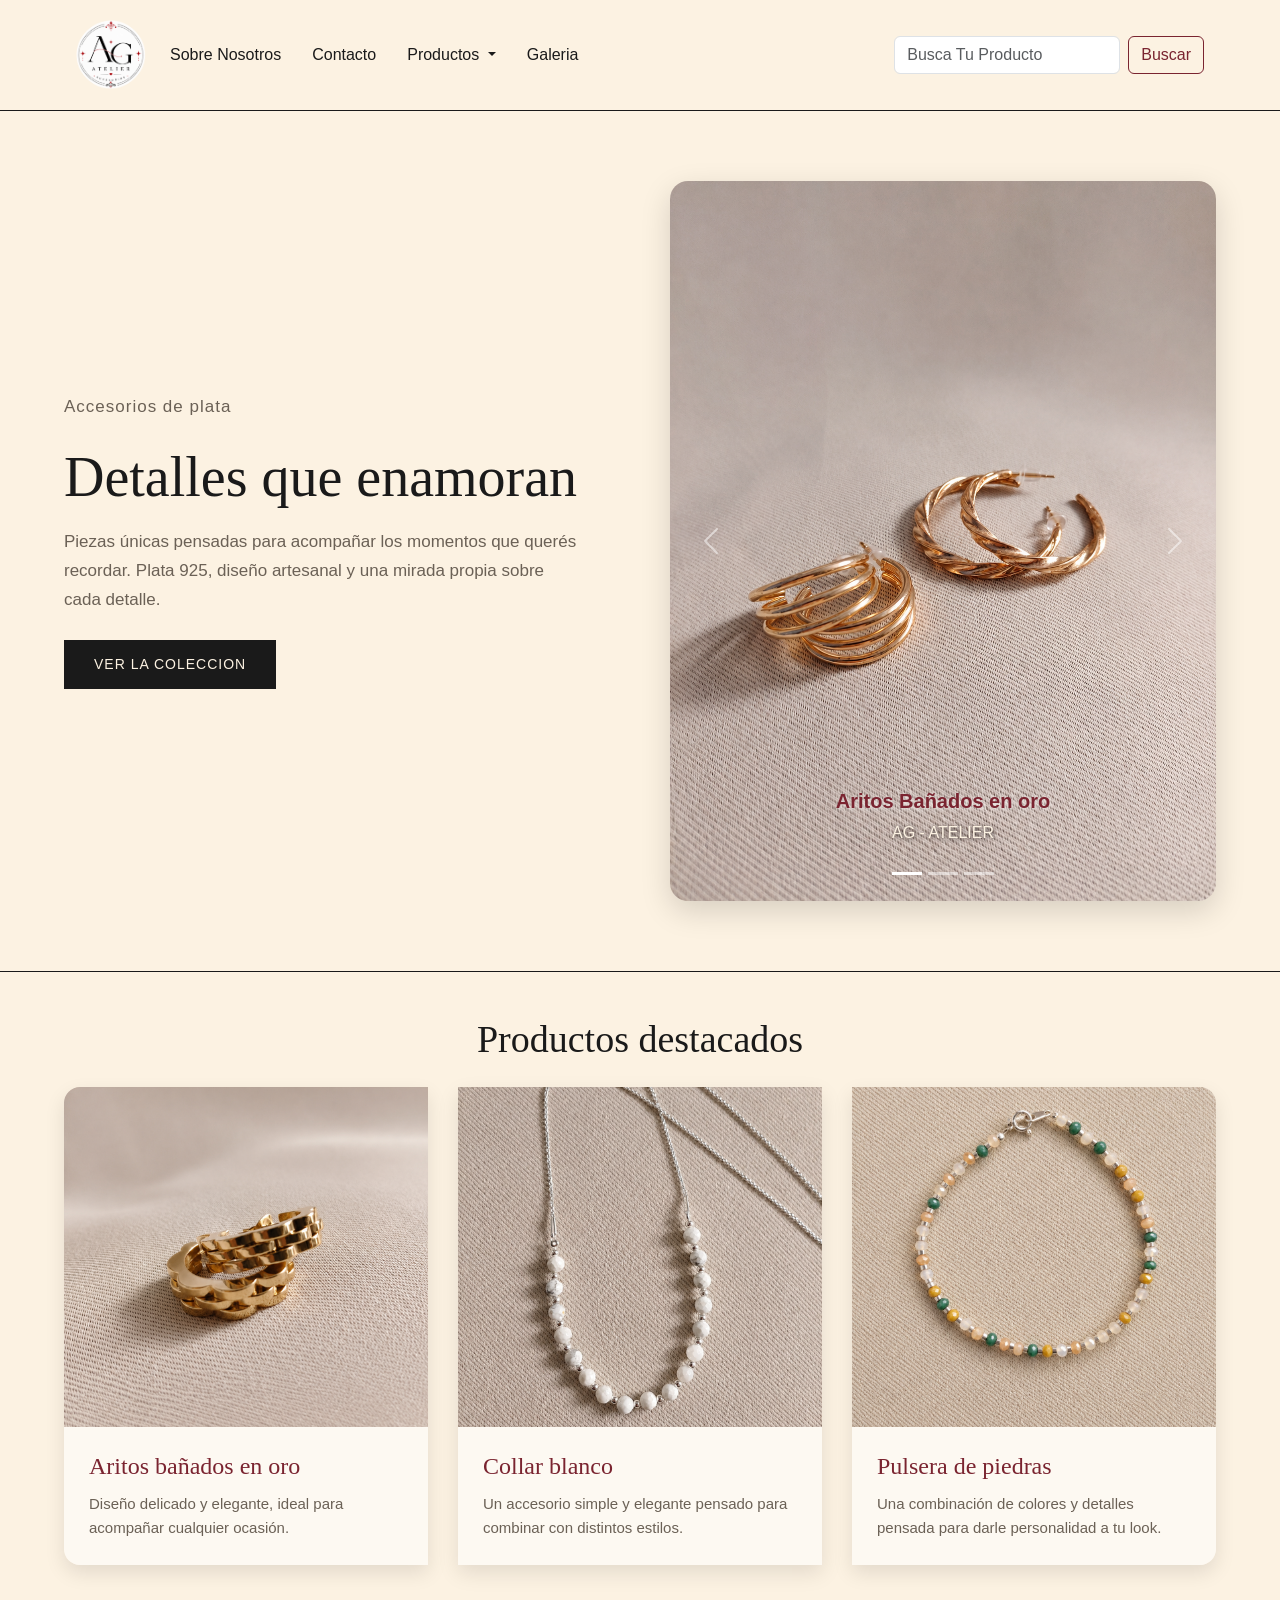
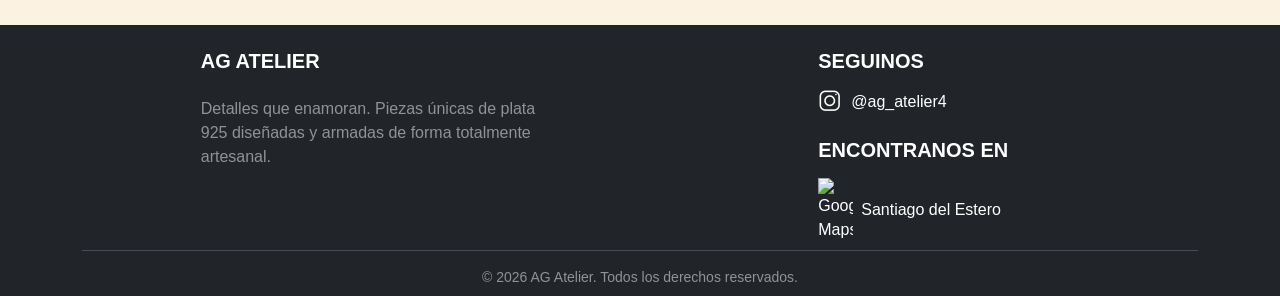
==== commit ace78395: "se Agrega seccion sobre nosotros usando bootstrap" ====
--- a/index.html
+++ b/index.html
@@ -26,8 +26,8 @@
         <div class="collapse navbar-collapse" id="navbarSupportedContent">
           <ul class="navbar-nav me-auto mb-2 mb-lg-0">
             <li class="nav-item">
-              <a class="nav-link active" aria-current="page" href="#">Sobre Nosotros</a>
-            </li>
+            <a class="nav-link" href="/paginas/sobrenosotros.html">Sobre Nosotros</a>
+          </li>
             <li class="nav-item">
               <a class="nav-link" href="#" data-bs-toggle="modal" data-bs-target="#modalContacto" role="button">Contacto
               </a>
--- a/style.css
+++ b/style.css
@@ -434,7 +434,127 @@
     background-color: var(--color-black);
     border-color: var(--color-black);
 }
-
+.sobre-nosotros {
+    background-color: var(--color-bg);
+}
+
+.foto-nosotros {
+    position: relative;
+    overflow: hidden;
+    border-radius: 15px;
+}
+
+.foto-nosotros img {
+    width: 100%;
+    height: 520px;
+    object-fit: cover;
+}
+
+.nombre-flotante {
+    position: absolute;
+    left: 20px;
+    bottom: 20px;
+    padding: 12px 20px;
+    background-color: var(--color-bg);
+    border-radius: 8px;
+}
+
+.nombre-flotante span,
+.nombre-flotante strong {
+    display: block;
+}
+
+.nombre-flotante span {
+    color: var(--color-muted);
+    font-size: 12px;
+}
+
+.nombre-flotante strong {
+    font-family: var(--font-display);
+    color: var(--color-burgundy);
+    font-size: 24px;
+}
+
+.subtitulo-nosotros {
+    color: var(--color-burgundy);
+    font-size: 13px;
+    letter-spacing: 3px;
+    margin-bottom: 8px;
+}
+
+.titulo-nosotros {
+    font-family: var(--font-display);
+    font-size: 48px;
+    margin-bottom: 25px;
+}
+
+.sobre-nosotros p {
+    color: var(--color-muted);
+    line-height: 1.7;
+}
+
+.valor-nosotros {
+    padding: 25px 10px;
+    border-top: 1px solid var(--color-black);
+}
+
+.valor-nosotros span {
+    color: var(--color-burgundy);
+    font-size: 13px;
+}
+
+.valor-nosotros h3 {
+    font-family: var(--font-display);
+    font-size: 25px;
+    margin: 8px 0;
+}
+
+.valor-nosotros p {
+    color: var(--color-muted);
+    line-height: 1.6;
+}
+
+/* EQUIPO DE DESARROLLO */
+
+.equipo-trabajo {
+    border-top: 1px solid rgba(26, 26, 26, 0.15);
+    background-color: rgba(255, 255, 255, 0.2);
+}
+
+.titulo-equipo {
+    font-family: var(--font-display);
+    font-size: 36px;
+}
+
+.miembro-equipo {
+    padding: 20px;
+}
+
+.miembro-equipo h3 {
+    font-family: var(--font-display);
+    color: var(--color-burgundy);
+    font-size: 22px;
+    margin-bottom: 5px;
+}
+
+.miembro-equipo p {
+    color: var(--color-muted);
+    font-size: 14px;
+    margin: 0;
+}
+@media (max-width: 768px) {
+    .foto-nosotros img {
+        height: 400px;
+    }
+
+    .titulo-nosotros {
+        font-size: 36px;
+    }
+
+    .titulo-equipo {
+        font-size: 30px;
+    }
+}
 @media (max-width: 600px) {
 
     .galeria-inicio {
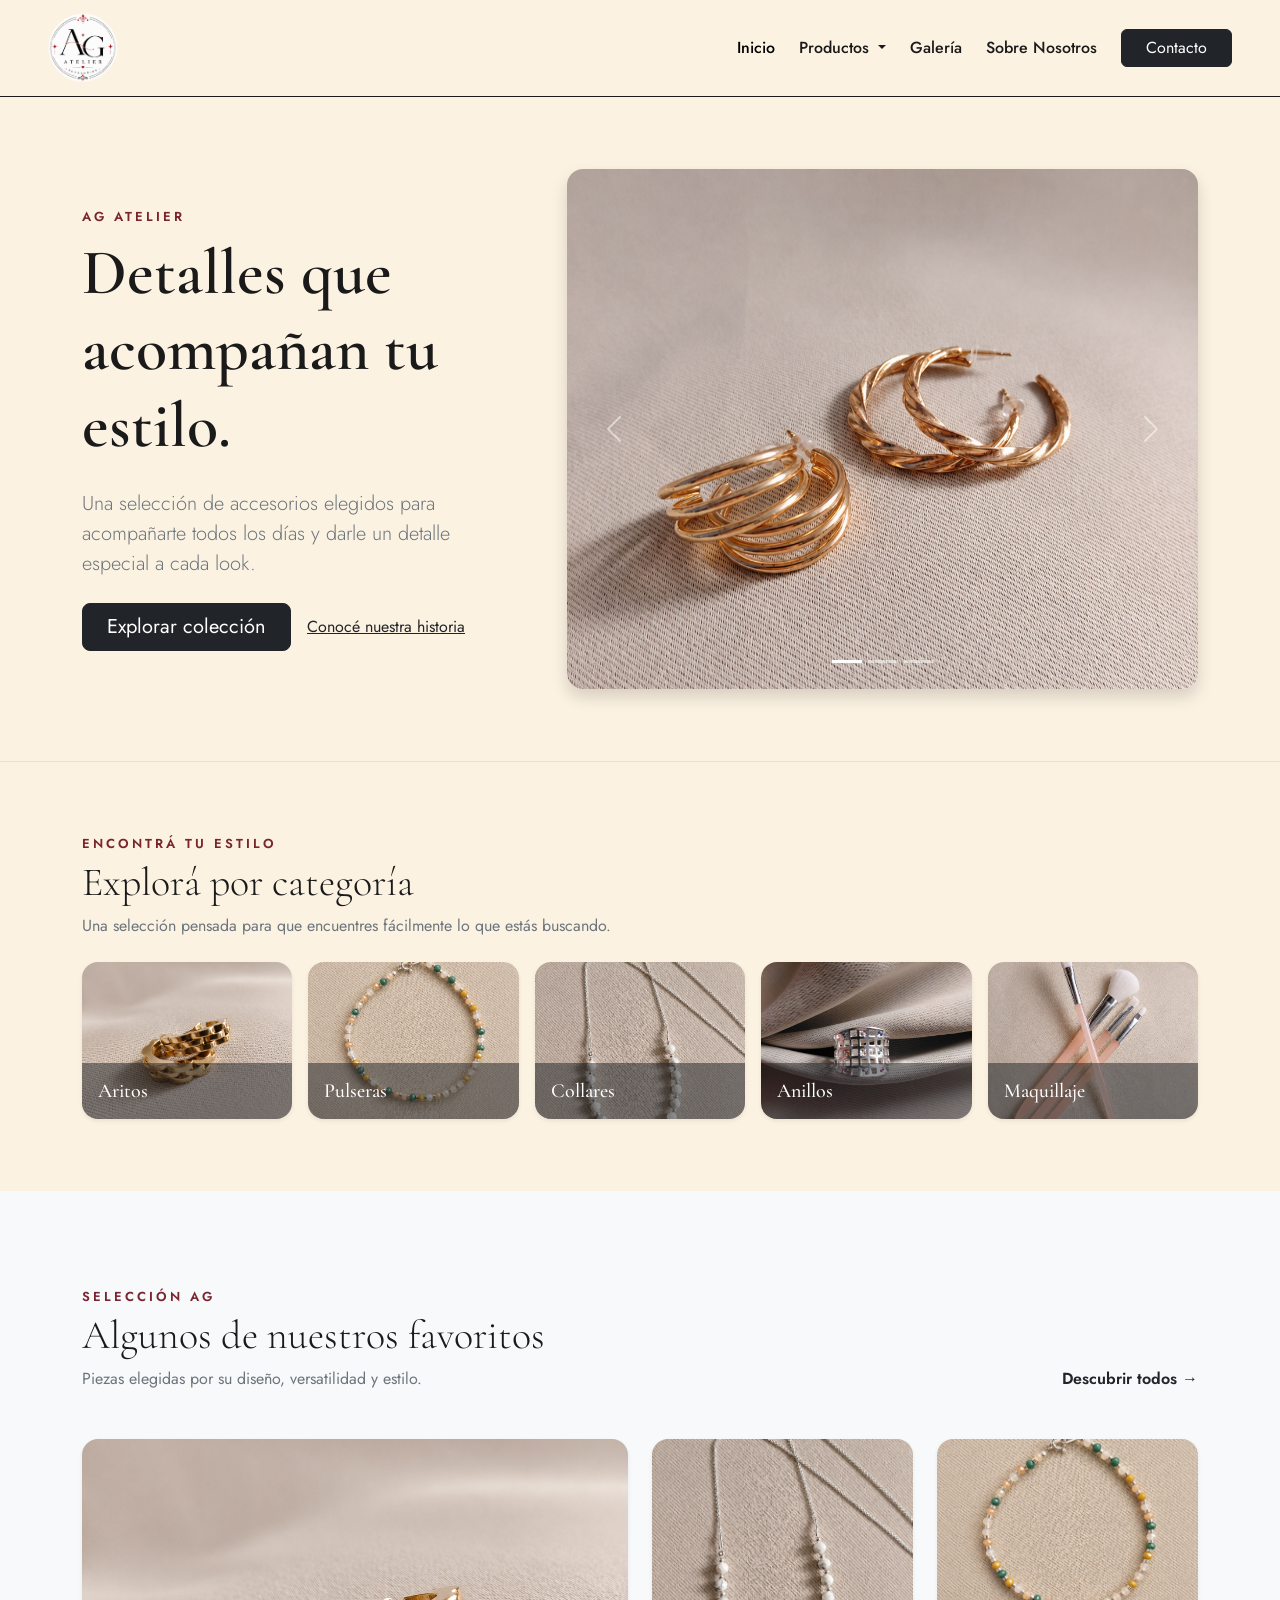
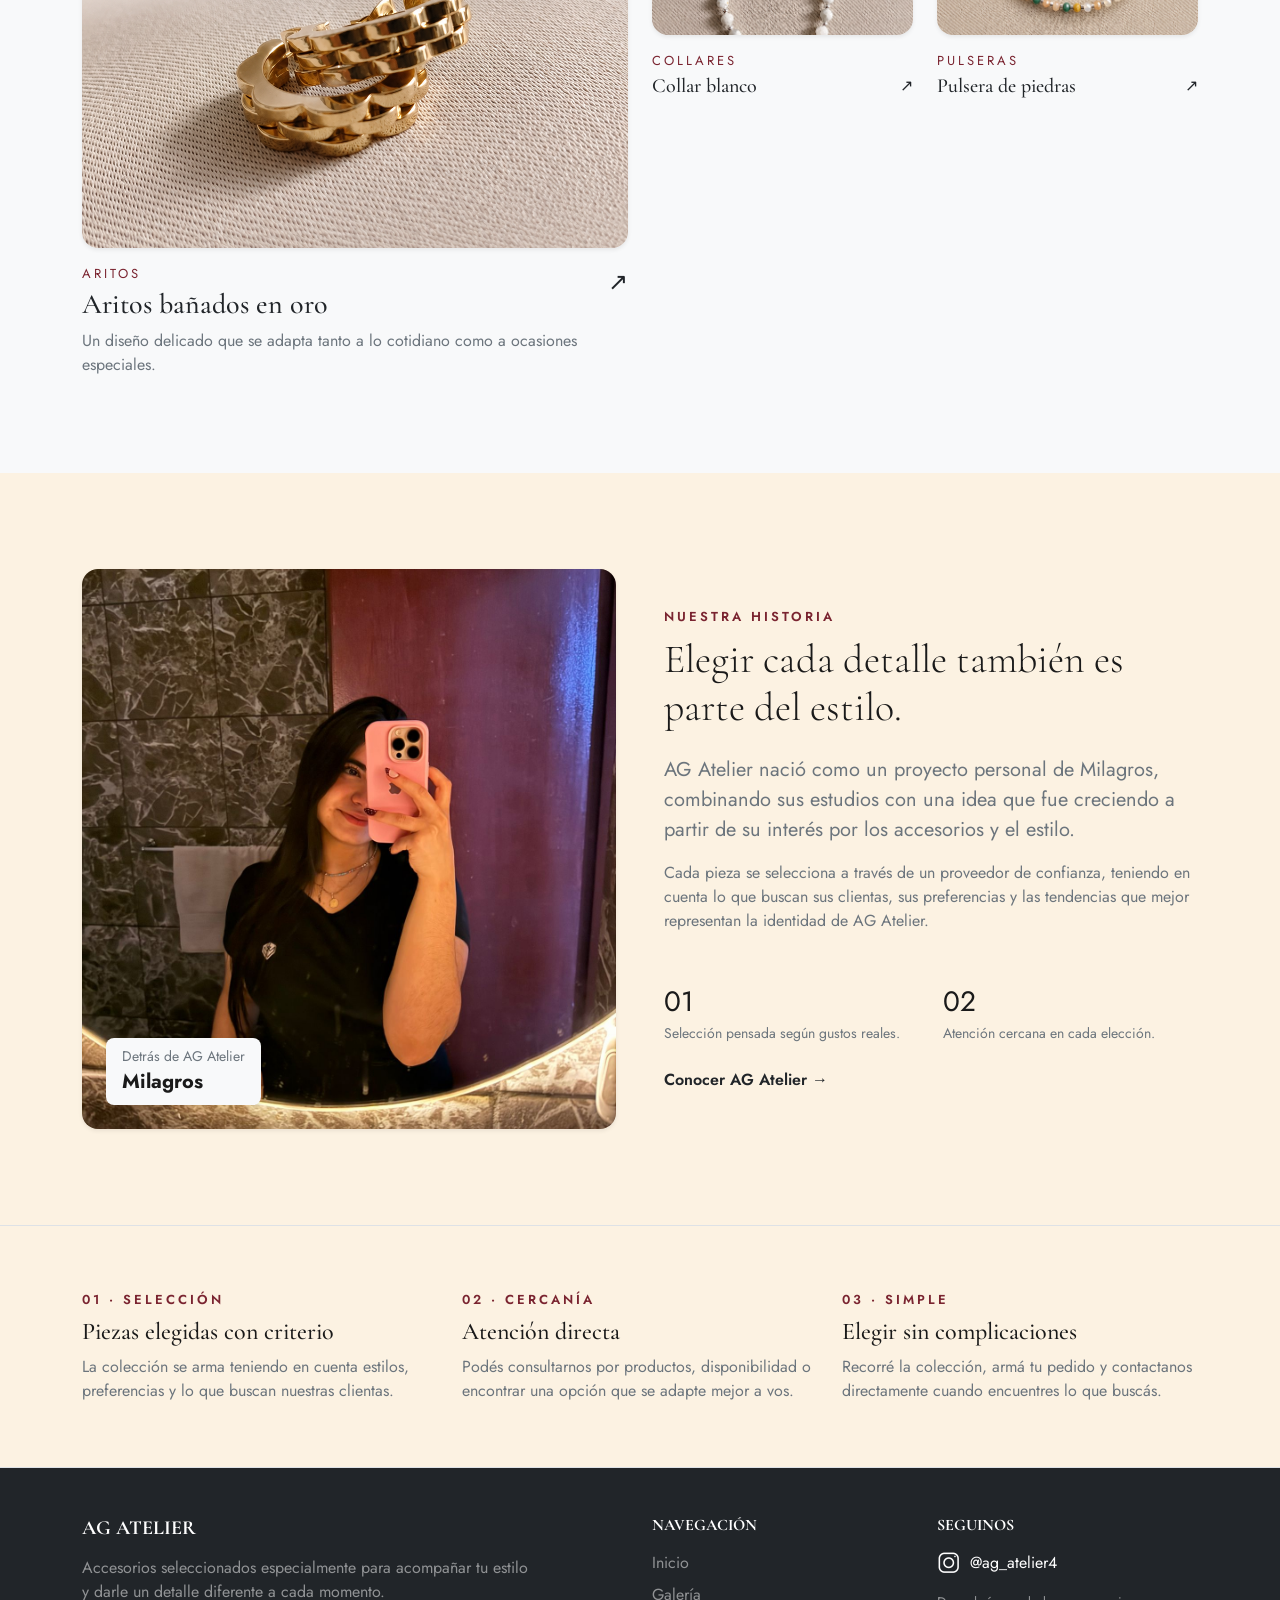
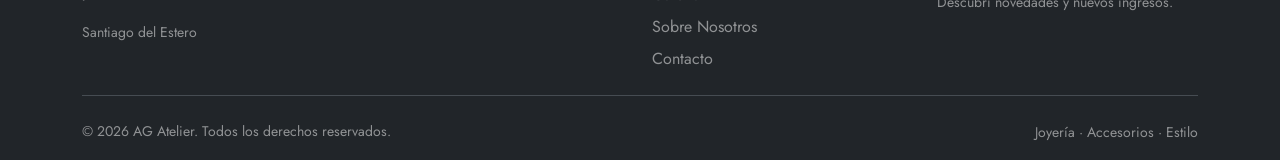
==== commit 195971e1: "mejorar home con bootstrap y reducir css" ====
--- a/index.html
+++ b/index.html
@@ -1,36 +1,43 @@
 <!doctype html>
-<html lang="es_AR">
+<html lang="es-AR">
 
 <head>
-  <meta charset="UTF-8" />
-  <meta name="viewport" content="width=device-width, initial-scale=1.0" />
-  <meta name="author" content="Paloma Lucas, Chaile Elio Federico, Torres Mari Mariano" />
-  <meta name="description" content="Esta pagina es un emprendimiento de venta de joyeria y alajas de plata" />
-  <meta name="keywords" content="Pulseras, aros,aritos, collares, oro, plata" />
-  <link rel="shortcut icon" href="./img/age_logo.png" type="image/x-icon" />
+  <meta charset="UTF-8">
+  <meta name="viewport" content="width=device-width, initial-scale=1.0">
+  <meta name="author" content="Paloma Lucas, Chaile Elio Federico, Torres Mari Mariano">
+  <meta name="description"
+    content="AG Atelier, joyería y accesorios seleccionados en Santiago del Estero. Descubrí aritos, pulseras, collares, anillos y más.">
+  <meta name="keywords"
+    content="AG Atelier, joyería, accesorios, aritos, pulseras, collares, anillos, Santiago del Estero">
+  <meta name="robots" content="index, follow">
+  <link rel="shortcut icon" href="./img/age_logo.png" type="image/x-icon">
+  <link rel="preconnect" href="https://fonts.googleapis.com">
+  <link rel="preconnect" href="https://fonts.gstatic.com" crossorigin>
+  <link href="https://fonts.googleapis.com/css2?family=Cormorant+Garamond:wght@400;500;600;700&family=Jost:wght@400;500;600&display=swap" rel="stylesheet">
   <link href="https://cdn.jsdelivr.net/npm/bootstrap@5.3.8/dist/css/bootstrap.min.css" rel="stylesheet"
-    integrity="sha384-sRIl4kxILFvY47J16cr9ZwB07vP4J8+LH7qKQnuqkuIAvNWLzeN8tE5YBujZqJLB" crossorigin="anonymous" />
-  <link rel="stylesheet" href="/style.css" />
-  <title>Pagina Principal</title>
+    integrity="sha384-sRIl4kxILFvY47J16cr9ZwB07vP4J8+LH7qKQnuqkuIAvNWLzeN8tE5YBujZqJLB" crossorigin="anonymous">
+  <link rel="stylesheet" href="./style.css">
+  <title>AG Atelier | Joyería y accesorios</title>
 </head>
 
 <body>
+
   <header>
     <nav class="navbar navbar-expand-lg">
-      <div class="container-fluid">
-        <a class="navbar-brand" href="#"><img src="/img/age_logo.png" alt="" /></a>
-        <button class="navbar-toggler" type="button" data-bs-toggle="collapse" data-bs-target="#navbarSupportedContent"
-          aria-controls="navbarSupportedContent" aria-expanded="false" aria-label="Toggle navigation">
+      <div class="container-fluid px-4 px-lg-5">
+        <a class="navbar-brand" href="./index.html">
+          <img src="./img/age_logo.png" alt="Logo de AG Atelier">
+        </a>
+
+        <button class="navbar-toggler" type="button" data-bs-toggle="collapse" data-bs-target="#navbarPrincipal"
+          aria-controls="navbarPrincipal" aria-expanded="false" aria-label="Abrir menú">
           <span class="navbar-toggler-icon"></span>
         </button>
-        <div class="collapse navbar-collapse" id="navbarSupportedContent">
-          <ul class="navbar-nav me-auto mb-2 mb-lg-0">
+
+        <div class="collapse navbar-collapse" id="navbarPrincipal">
+          <ul class="navbar-nav ms-auto align-items-lg-center gap-lg-2">
             <li class="nav-item">
-            <a class="nav-link" href="/paginas/sobrenosotros.html">Sobre Nosotros</a>
-          </li>
-            <li class="nav-item">
-              <a class="nav-link" href="#" data-bs-toggle="modal" data-bs-target="#modalContacto" role="button">Contacto
-              </a>
+              <a class="nav-link active" aria-current="page" href="./index.html">Inicio</a>
             </li>
 
             <li class="nav-item dropdown">
@@ -46,214 +53,608 @@
                 <li><a class="dropdown-item" href="./paginas/galeria.html#maquillaje">Maquillaje</a></li>
               </ul>
             </li>
+
             <li class="nav-item">
-              <a class="nav-link" href="/paginas/galeria.html">Galeria</a>
+              <a class="nav-link" href="./paginas/galeria.html">Galería</a>
+            </li>
+
+            <li class="nav-item">
+              <a class="nav-link" href="./paginas/sobrenosotros.html">Sobre Nosotros</a>
+            </li>
+
+            <li class="nav-item">
+              <button class="btn btn-dark ms-lg-2 px-4" type="button" data-bs-toggle="modal"
+                data-bs-target="#modalContacto">
+                Contacto
+              </button>
             </li>
           </ul>
-          <form class="d-flex" role="search">
-            <input class="form-control me-2" type="search" placeholder="Busca Tu Producto" aria-label="Search" />
-            <button class="btn btn-outline-success" type="submit">
-              Buscar
-            </button>
-          </form>
         </div>
       </div>
     </nav>
   </header>
+
   <main>
-    <section class="portada">
-      <div class="texto-portada">
-        <p class="etiqueta-destacada">Accesorios de plata</p>
-        <h1>Detalles que enamoran</h1>
-        <p>
-          Piezas únicas pensadas para acompañar los momentos que querés
-          recordar. Plata 925, diseño artesanal y una mirada propia sobre cada
-          detalle.
-        </p>
-        <a href="/paginas/galeria.html" class="btn-principal">VER LA COLECCION</a>
-      </div>
-      <div class="imagen-portada">
-        <div id="carouselExampleCaptions" class="carousel slide">
-          <div class="carousel-indicators">
-            <button type="button" data-bs-target="#carouselExampleCaptions" data-bs-slide-to="0" class="active"
-              aria-current="true" aria-label="Slide 1"></button>
-            <button type="button" data-bs-target="#carouselExampleCaptions" data-bs-slide-to="1"
-              aria-label="Slide 2"></button>
-            <button type="button" data-bs-target="#carouselExampleCaptions" data-bs-slide-to="2"
-              aria-label="Slide 3"></button>
-          </div>
-          <div class="carousel-inner">
-            <div class="carousel-item active">
-              <img src="/img/aritos_dor.png" class="d-block w-100" alt="Imagen de Aritos Bañados en oro" />
-              <div class="carousel-caption d-none d-md-block">
-                <h5>Aritos Bañados en oro</h5>
-                <p>AG - ATELIER</p>
-              </div>
-            </div>
-            <div class="carousel-item">
-              <img src="/img/pul_celeste.png" class="d-block w-100" alt="Imagen de Pulsera de Piedras Celestes" />
-              <div class="carousel-caption d-none d-md-block">
-                <h5>Pulsera de Piedras Celestes</h5>
-                <p>AG - ATELIER</p>
-              </div>
-            </div>
-            <div class="carousel-item">
-              <img src="/img/pulseras_cora.png" class="d-block w-100" alt="Imagen de Pulseras para Compartir" />
-              <div class="carousel-caption d-none d-md-block">
-                <h5>Pulseras para Compartir</h5>
-                <p>AG - ATELIER</p>
-              </div>
-            </div>
-          </div>
-          <button class="carousel-control-prev" type="button" data-bs-target="#carouselExampleCaptions"
-            data-bs-slide="prev">
-            <span class="carousel-control-prev-icon" aria-hidden="true"></span>
-            <span class="visually-hidden">Previous</span>
-          </button>
-          <button class="carousel-control-next" type="button" data-bs-target="#carouselExampleCaptions"
-            data-bs-slide="next">
-            <span class="carousel-control-next-icon" aria-hidden="true"></span>
-            <span class="visually-hidden">Next</span>
-          </button>
+
+    <!-- PORTADA -->
+    <section class="py-5 border-bottom">
+      <div class="container py-lg-4">
+        <div class="row align-items-center g-5">
+
+          <div class="col-12 col-lg-5 text-center text-lg-start">
+            <p class="text-uppercase small fw-semibold mb-2 galeria-marca">
+              AG Atelier
+            </p>
+
+            <h1 class="display-3 fw-semibold mb-4">
+              Detalles que acompañan tu estilo.
+            </h1>
+
+            <p class="lead text-secondary mb-4">
+              Una selección de accesorios elegidos para acompañarte todos los días y darle un detalle especial a cada
+              look.
+            </p>
+
+            <div
+              class="d-flex flex-column flex-sm-row justify-content-center justify-content-lg-start align-items-center gap-3">
+              <a href="./paginas/galeria.html" class="btn btn-dark btn-lg px-4">
+                Explorar colección
+              </a>
+
+              <a href="./paginas/sobrenosotros.html" class="text-dark text-decoration-underline">
+                Conocé nuestra historia
+              </a>
+            </div>
+          </div>
+
+          <div class="col-12 col-lg-7">
+            <div id="carouselPrincipal" class="carousel slide rounded-4 overflow-hidden shadow" data-bs-ride="carousel">
+
+              <div class="carousel-indicators">
+                <button type="button" data-bs-target="#carouselPrincipal" data-bs-slide-to="0" class="active"
+                  aria-current="true" aria-label="Aritos dorados"></button>
+                <button type="button" data-bs-target="#carouselPrincipal" data-bs-slide-to="1"
+                  aria-label="Pulsera celeste"></button>
+                <button type="button" data-bs-target="#carouselPrincipal" data-bs-slide-to="2"
+                  aria-label="Pulseras para compartir"></button>
+              </div>
+
+              <div class="carousel-inner">
+                <div class="carousel-item active">
+                  <img src="./img/aritos_dor.png" class="d-block w-100 object-fit-cover" height="520"
+                    alt="Aritos dorados de AG Atelier">
+                </div>
+
+                <div class="carousel-item">
+                  <img src="./img/pul_celeste.png" class="d-block w-100 object-fit-cover" height="520"
+                    alt="Pulsera de piedras celestes">
+                </div>
+
+                <div class="carousel-item">
+                  <img src="./img/pulseras_cora.png" class="d-block w-100 object-fit-cover" height="520"
+                    alt="Pulseras para compartir">
+                </div>
+              </div>
+
+              <button class="carousel-control-prev" type="button" data-bs-target="#carouselPrincipal"
+                data-bs-slide="prev">
+                <span class="carousel-control-prev-icon" aria-hidden="true"></span>
+                <span class="visually-hidden">Anterior</span>
+              </button>
+
+              <button class="carousel-control-next" type="button" data-bs-target="#carouselPrincipal"
+                data-bs-slide="next">
+                <span class="carousel-control-next-icon" aria-hidden="true"></span>
+                <span class="visually-hidden">Siguiente</span>
+              </button>
+
+            </div>
+          </div>
+
         </div>
       </div>
     </section>
 
-    <section class="productos-destacados">
-      <h2 class="text-center mb-4">Productos destacados</h2>
-
-      <div class="card-group">
-        <div class="card">
-          <div class="card-img-cont">
-            <img src="/img/aritos1.png" class="card-img-top card-aritos" alt="Imagen de aritos bañados en oro" />
-          </div>
-
-          <div class="card-body">
-            <h5 class="card-title">Aritos bañados en oro</h5>
-
-            <p class="card-text">
-              Diseño delicado y elegante, ideal para acompañar cualquier
-              ocasión.
-            </p>
-          </div>
-        </div>
-
-        <div class="card">
-          <div class="card-img-cont">
-            <img src="/img/collar1.png" class="card-img-top card-collar" alt="Foto de collar blanco" />
-          </div>
-
-          <div class="card-body">
-            <h5 class="card-title">Collar blanco</h5>
-
-            <p class="card-text">
-              Un accesorio simple y elegante pensado para combinar con
-              distintos estilos.
-            </p>
-          </div>
-        </div>
-
-        <div class="card">
-          <div class="card-img-cont">
-            <img src="/img/pulsera4.png" class="card-img-top card-pulsera"
-              alt="Foto de pulsera de piedras verde amarilla y blanca" />
-          </div>
-          <div class="card-body">
-            <h5 class="card-title">Pulsera de piedras</h5>
-
-            <p class="card-text">
-              Una combinación de colores y detalles pensada para darle
-              personalidad a tu look.
-            </p>
-          </div>
-        </div>
+
+    <!-- CATEGORÍAS -->
+    <section class="py-5">
+      <div class="container py-lg-4">
+
+        <div class="row align-items-end mb-4">
+          <div class="col-lg-7">
+            <p class="text-uppercase small fw-semibold galeria-marca mb-1">
+              Encontrá tu estilo
+            </p>
+
+            <h2 class="display-6 mb-2">
+              Explorá por categoría
+            </h2>
+
+            <p class="text-secondary mb-0">
+              Una selección pensada para que encuentres fácilmente lo que estás buscando.
+            </p>
+          </div>
+        </div>
+
+        <div class="row row-cols-2 row-cols-md-3 row-cols-lg-5 g-3">
+
+          <div class="col">
+            <a href="./paginas/galeria.html#aritos"
+              class="d-block position-relative rounded-4 overflow-hidden shadow-sm text-decoration-none">
+
+              <div class="ratio ratio-4x3">
+                <img loading="lazy" src="./img/aritos1.png" class="w-100 h-100 object-fit-cover"
+                  alt="Colección de aritos de AG Atelier">
+              </div>
+
+              <div class="position-absolute bottom-0 start-0 end-0 p-3 bg-dark bg-opacity-50 text-white">
+                <h3 class="h5 mb-0">Aritos</h3>
+              </div>
+            </a>
+          </div>
+
+          <div class="col">
+            <a href="./paginas/galeria.html#pulseras"
+              class="d-block position-relative rounded-4 overflow-hidden shadow-sm text-decoration-none">
+
+              <div class="ratio ratio-4x3">
+                <img loading="lazy" src="./img/pulsera4.png" class="w-100 h-100 object-fit-cover"
+                  alt="Colección de pulseras de AG Atelier">
+              </div>
+
+              <div class="position-absolute bottom-0 start-0 end-0 p-3 bg-dark bg-opacity-50 text-white">
+                <h3 class="h5 mb-0">Pulseras</h3>
+              </div>
+            </a>
+          </div>
+
+          <div class="col">
+            <a href="./paginas/galeria.html#collares"
+              class="d-block position-relative rounded-4 overflow-hidden shadow-sm text-decoration-none">
+
+              <div class="ratio ratio-4x3">
+                <img loading="lazy" src="./img/collar1.png" class="w-100 h-100 object-fit-cover"
+                  alt="Colección de collares de AG Atelier">
+              </div>
+
+              <div class="position-absolute bottom-0 start-0 end-0 p-3 bg-dark bg-opacity-50 text-white">
+                <h3 class="h5 mb-0">Collares</h3>
+              </div>
+            </a>
+          </div>
+
+          <div class="col">
+            <a href="./paginas/galeria.html#anillos"
+              class="d-block position-relative rounded-4 overflow-hidden shadow-sm text-decoration-none">
+
+              <div class="ratio ratio-4x3">
+                <img loading="lazy" src="./img/anillo1.jpg" class="w-100 h-100 object-fit-cover"
+                  alt="Colección de anillos de AG Atelier">
+              </div>
+
+              <div class="position-absolute bottom-0 start-0 end-0 p-3 bg-dark bg-opacity-50 text-white">
+                <h3 class="h5 mb-0">Anillos</h3>
+              </div>
+            </a>
+          </div>
+
+          <div class="col">
+            <a href="./paginas/galeria.html#maquillaje"
+              class="d-block position-relative rounded-4 overflow-hidden shadow-sm text-decoration-none">
+
+              <div class="ratio ratio-4x3">
+                <img loading="lazy" src="./img/maquillaje1.png" class="w-100 h-100 object-fit-cover"
+                  alt="Productos de maquillaje de AG Atelier">
+              </div>
+
+              <div class="position-absolute bottom-0 start-0 end-0 p-3 bg-dark bg-opacity-50 text-white">
+                <h3 class="h5 mb-0">Maquillaje</h3>
+              </div>
+            </a>
+          </div>
+
+        </div>
+
       </div>
     </section>
+
+    <!-- DESTACADOS -->
+    <section class="py-5 bg-light">
+      <div class="container py-lg-5">
+
+        <div class="row align-items-end mb-5">
+          <div class="col-lg-8">
+            <p class="text-uppercase small fw-semibold galeria-marca mb-1">
+              Selección AG
+            </p>
+
+            <h2 class="display-6 mb-2">
+              Algunos de nuestros favoritos
+            </h2>
+
+            <p class="text-secondary mb-0">
+              Piezas elegidas por su diseño, versatilidad y estilo.
+            </p>
+          </div>
+
+          <div class="col-lg-4 text-lg-end mt-3 mt-lg-0">
+            <a href="./paginas/galeria.html" class="link-dark fw-semibold text-decoration-none">
+              Descubrir todos →
+            </a>
+          </div>
+        </div>
+
+
+        <div class="row g-4 align-items-start">
+
+          <!-- PRODUCTO PRINCIPAL -->
+          <div class="col-12 col-lg-6">
+
+            <a href="./paginas/galeria.html#aritos" class="text-decoration-none text-dark d-block">
+
+              <div class="ratio ratio-4x3 rounded-4 overflow-hidden shadow-sm mb-3">
+                <img loading="lazy" src="./img/aritos1.png" class="w-100 h-100 object-fit-cover"
+                  alt="Aritos bañados en oro de AG Atelier">
+              </div>
+
+              <div class="d-flex justify-content-between align-items-start gap-3">
+                <div>
+                  <p class="text-uppercase small galeria-marca mb-1">
+                    Aritos
+                  </p>
+
+                  <h3 class="h3 mb-2">
+                    Aritos bañados en oro
+                  </h3>
+
+                  <p class="text-secondary mb-0">
+                    Un diseño delicado que se adapta tanto a lo cotidiano como a ocasiones especiales.
+                  </p>
+                </div>
+
+                <span class="fs-4">↗</span>
+              </div>
+
+            </a>
+
+          </div>
+
+
+          <!-- COLLAR -->
+          <div class="col-12 col-sm-6 col-lg-3">
+
+            <a href="./paginas/galeria.html#collares" class="text-decoration-none text-dark d-block">
+
+              <div class="ratio ratio-4x3 rounded-4 overflow-hidden shadow-sm mb-3">
+                <img loading="lazy" src="./img/collar1.png" class="w-100 h-100 object-fit-cover" alt="Collar blanco de AG Atelier">
+              </div>
+
+              <p class="text-uppercase small galeria-marca mb-1">
+                Collares
+              </p>
+
+              <div class="d-flex justify-content-between align-items-start">
+                <h3 class="h5 mb-0">
+                  Collar blanco
+                </h3>
+
+                <span>↗</span>
+              </div>
+
+            </a>
+
+          </div>
+
+
+          <!-- PULSERA -->
+          <div class="col-12 col-sm-6 col-lg-3">
+
+            <a href="./paginas/galeria.html#pulseras" class="text-decoration-none text-dark d-block">
+
+              <div class="ratio ratio-4x3 rounded-4 overflow-hidden shadow-sm mb-3">
+                <img loading="lazy" src="./img/pulsera4.png" class="w-100 h-100 object-fit-cover"
+                  alt="Pulsera de piedras de AG Atelier">
+              </div>
+
+              <p class="text-uppercase small galeria-marca mb-1">
+                Pulseras
+              </p>
+
+              <div class="d-flex justify-content-between align-items-start">
+                <h3 class="h5 mb-0">
+                  Pulsera de piedras
+                </h3>
+
+                <span>↗</span>
+              </div>
+
+            </a>
+
+          </div>
+
+        </div>
+
+      </div>
+    </section>
+
+
+    <!-- HISTORIA -->
+    <section class="py-5">
+      <div class="container py-lg-5">
+
+        <div class="row align-items-center g-5">
+
+          <!-- FOTO -->
+          <div class="col-12 col-lg-6">
+            <div class="position-relative">
+              <img loading="lazy" src="./img/milagros.jpeg" class="img-fluid w-100 rounded-4 object-fit-cover shadow-sm"
+                style="max-height: 560px;" alt="Milagros, fundadora de AG Atelier">
+
+              <div class="position-absolute bottom-0 start-0 m-3 m-md-4 bg-light rounded-3 px-3 py-2 shadow-sm">
+                <span class="small text-secondary d-block">
+                  Detrás de AG Atelier
+                </span>
+                <strong class="fs-5">
+                  Milagros
+                </strong>
+              </div>
+            </div>
+          </div>
+
+
+          <!-- TEXTO -->
+          <div class="col-12 col-lg-6">
+
+            <p class="text-uppercase small fw-semibold galeria-marca mb-2">
+              Nuestra historia
+            </p>
+
+            <h2 class="display-6 mb-4">
+              Elegir cada detalle también es parte del estilo.
+            </h2>
+
+            <p class="text-secondary fs-5">
+              AG Atelier nació como un proyecto personal de Milagros, combinando sus estudios con una idea que fue
+              creciendo a partir de su interés por los accesorios y el estilo.
+            </p>
+
+            <p class="text-secondary">
+              Cada pieza se selecciona a través de un proveedor de confianza, teniendo en cuenta lo que buscan sus
+              clientas, sus preferencias y las tendencias que mejor representan la identidad de AG Atelier.
+            </p>
+
+            <div class="row g-4 my-4">
+
+              <div class="col-6">
+                <span class="d-block fs-3">01</span>
+                <p class="small text-secondary mb-0">
+                  Selección pensada según gustos reales.
+                </p>
+              </div>
+
+              <div class="col-6">
+                <span class="d-block fs-3">02</span>
+                <p class="small text-secondary mb-0">
+                  Atención cercana en cada elección.
+                </p>
+              </div>
+
+            </div>
+
+            <a href="./paginas/sobrenosotros.html" class="link-dark fw-semibold text-decoration-none">
+              Conocer AG Atelier →
+            </a>
+
+          </div>
+
+        </div>
+
+      </div>
+    </section>
+
+    <!-- EXPERIENCIA AG -->
+    <section class="py-5 border-top border-bottom">
+      <div class="container py-lg-3">
+
+        <div class="row g-4 align-items-start">
+
+          <div class="col-12 col-md-4">
+            <p class="text-uppercase small fw-semibold galeria-marca mb-2">
+              01 · Selección
+            </p>
+
+            <h3 class="h4 mb-2">
+              Piezas elegidas con criterio
+            </h3>
+
+            <p class="text-secondary mb-0">
+              La colección se arma teniendo en cuenta estilos, preferencias y lo que buscan nuestras clientas.
+            </p>
+          </div>
+
+
+          <div class="col-12 col-md-4">
+            <p class="text-uppercase small fw-semibold galeria-marca mb-2">
+              02 · Cercanía
+            </p>
+
+            <h3 class="h4 mb-2">
+              Atención directa
+            </h3>
+
+            <p class="text-secondary mb-0">
+              Podés consultarnos por productos, disponibilidad o encontrar una opción que se adapte mejor a vos.
+            </p>
+          </div>
+
+
+          <div class="col-12 col-md-4">
+            <p class="text-uppercase small fw-semibold galeria-marca mb-2">
+              03 · Simple
+            </p>
+
+            <h3 class="h4 mb-2">
+              Elegir sin complicaciones
+            </h3>
+
+            <p class="text-secondary mb-0">
+              Recorré la colección, armá tu pedido y contactanos directamente cuando encuentres lo que buscás.
+            </p>
+          </div>
+
+        </div>
+
+      </div>
+    </section>
+
   </main>
-  <footer class="bg-dark text-white pt-2 pb-2">
-    <div class="container text-center text-md-start">
-      <div class="row text-center text-md-start">
-        <div class="col-md-5 col-lg-4 col-xl-4 mx-auto mt-3">
-          <h5 class="text-uppercase mb-4 fw-bold">AG Atelier</h5>
-          <p class="text-white-50">
-            Detalles que enamoran. Piezas únicas de plata 925 diseñadas y
-            armadas de forma totalmente artesanal.
-          </p>
-        </div>
-        <div class="col-md-4 col-lg-3 col-xl-3 mx-auto mt-3">
-          <div class="mb-4">
-            <h5 class="text-uppercase mb-3 fw-bold">Seguinos</h5>
-            <a href="https://www.instagram.com/ag_atelier4/" target="_blank"
-              class="text-white text-decoration-none d-flex align-items-center justify-content-center justify-content-md-start mb-4">
-              <img src="/img/ig_logo.png" alt="Instagram" width="25" class="me-2" />
-              <span>@ag_atelier4</span>
-            </a>
-          </div>
-          <div class="bloque-ubicacion">
-            <h5 class="text-uppercase mb-3 fw-bold">Encontranos en</h5>
-            <a
-              class="text-white text-decoration-none d-flex align-items-center justify-content-center justify-content-md-start">
-              <img
-                src="https://static.vecteezy.com/system/resources/thumbnails/059/493/079/small/white-location-icon-free-png.png"
-                alt="Google Maps" width="35" class="me-2" />
-              <span class="texto-ubicacion">Santiago del Estero</span>
-            </a>
-          </div>
-        </div>
-      </div>
-
-      <hr class="mb-3 mt-2 border-secondary opacity-50" />
-
-      <div class="row align-items-center">
-        <div class="col-12 text-center">
-          <p class="small mb-0 text-white-50">
-            &copy; 2026 AG Atelier. Todos los derechos reservados.
-          </p>
-        </div>
-      </div>
+
+
+  <footer class="bg-dark text-white pt-5 pb-3">
+    <div class="container">
+        <div class="row g-4">
+            <div class="col-12 col-md-5">
+                <h5 class="text-uppercase fw-bold mb-3">AG Atelier</h5>
+                <p class="text-white-50 mb-3">
+                    Accesorios seleccionados especialmente para acompañar tu estilo y darle un detalle diferente a cada momento.
+                </p>
+                <span class="small text-white-50">Santiago del Estero</span>
+            </div>
+
+            <div class="col-6 col-md-3 ms-md-auto">
+                <h5 class="fs-6 text-uppercase fw-bold mb-3">Navegación</h5>
+                <div class="d-flex flex-column gap-2">
+                    <a href="./index.html" class="text-white-50 text-decoration-none">Inicio</a>
+                    <a href="./paginas/galeria.html" class="text-white-50 text-decoration-none">Galería</a>
+                    <a href="./paginas/sobrenosotros.html" class="text-white-50 text-decoration-none">Sobre Nosotros</a>
+                    <a href="#" class="text-white-50 text-decoration-none" data-bs-toggle="modal" data-bs-target="#modalContacto">Contacto</a>
+                </div>
+            </div>
+
+            <div class="col-6 col-md-3">
+                <h5 class="fs-6 text-uppercase fw-bold mb-3">Seguinos</h5>
+
+                <a href="https://www.instagram.com/ag_atelier4/"
+                   target="_blank"
+                   rel="noopener noreferrer"
+                   class="text-white text-decoration-none d-flex align-items-center mb-3">
+
+                    <img src="./img/ig_logo.png"
+                         alt="Instagram de AG Atelier"
+                         width="25"
+                         class="me-2">
+
+                    <span>@ag_atelier4</span>
+                </a>
+
+                <p class="small text-white-50 mb-0">
+                    Descubrí novedades y nuevos ingresos.
+                </p>
+            </div>
+        </div>
+
+        <hr class="my-4 border-secondary opacity-50">
+
+        <div class="row align-items-center g-2">
+            <div class="col-12 col-md-6 text-center text-md-start">
+                <p class="small text-white-50 mb-0">
+                    &copy; 2026 AG Atelier. Todos los derechos reservados.
+                </p>
+            </div>
+
+            <div class="col-12 col-md-6 text-center text-md-end">
+                <span class="small text-white-50">
+                    Joyería · Accesorios · Estilo
+                </span>
+            </div>
+        </div>
     </div>
-  </footer>
-  <!-- Modal de Contacto -->
+</footer>
+
+
+  <!-- MODAL CONTACTO -->
+
   <div class="modal fade" id="modalContacto" tabindex="-1" aria-labelledby="modalContactoLabel" aria-hidden="true">
-    <div class="modal-dialog">
+    <div class="modal-dialog modal-dialog-centered">
+
       <div class="modal-content border-0 shadow fondo-modal">
+
         <div class="modal-header bg-dark text-white">
-          <h1 class="modal-title fs-5 text-uppercase fw-bold" id="modalContactoLabel">Contactanos</h1>
+          <h2 class="modal-title fs-5 fw-bold" id="modalContactoLabel">
+            Contactanos
+          </h2>
+
           <button type="button" class="btn-close btn-close-white" data-bs-dismiss="modal" aria-label="Cerrar"></button>
         </div>
-        <div class="modal-body">
+
+        <div class="modal-body p-4">
+
           <form id="formularioContacto">
+
             <div class="mb-3">
-              <label for="nombre" class="form-label fw-bold">Nombre y Apellido</label>
-              <input type="text" class="form-control" id="nombre" required minlength="4" />
-            </div>
+              <label for="nombre" class="form-label fw-semibold">
+                Nombre y Apellido
+              </label>
+
+              <input type="text" class="form-control" id="nombre" name="nombre" autocomplete="name" required
+                minlength="4">
+            </div>
+
             <div class="mb-3">
-              <label for="email" class="form-label fw-bold">Email</label>
-              <input type="email" class="form-control" id="email" required placeholder="ejemplo@ejemplo.com" />
-            </div>
+              <label for="email" class="form-label fw-semibold">
+                Email
+              </label>
+
+              <input type="email" class="form-control" id="email" name="email" autocomplete="email" required
+                placeholder="ejemplo@ejemplo.com">
+            </div>
+
             <div class="mb-3">
-              <label for="telefono" class="form-label fw-bold">Teléfono</label>
-              <input type="tel" class="form-control" id="telefono" required pattern="[0-9]{10}" maxlength="10"
-                title="Por favor, ingresá exactamente 10 números" placeholder="Ej: 3851234567" />
-              <div class="form-text" style="font-size: 0.85rem">Ingresá 10 números, sin espacios ni guiones.</div>
-            </div>
+              <label for="telefono" class="form-label fw-semibold">
+                Teléfono
+              </label>
+
+              <input type="tel" class="form-control" id="telefono" name="telefono" autocomplete="tel" required
+                pattern="[0-9]{10}" maxlength="10" placeholder="Ej: 3851234567">
+
+              <div class="form-text">
+                Ingresá 10 números, sin espacios ni guiones.
+              </div>
+            </div>
+
             <div class="mb-3">
-              <label for="mensaje" class="form-label fw-bold">Tu Consulta</label>
-              <textarea class="form-control" id="mensaje" rows="3" required
-                placeholder="Escribinos tu duda aqui..."></textarea>
-            </div>
+              <label for="mensaje" class="form-label fw-semibold">
+                Tu consulta
+              </label>
+
+              <textarea class="form-control" id="mensaje" name="mensaje" rows="3" required
+                placeholder="Escribinos tu consulta..."></textarea>
+            </div>
+
           </form>
-        </div>
+
+        </div>
+
         <div class="modal-footer">
-          <button type="button" class="btn btn-outline-secondary" data-bs-dismiss="modal">Cerrar</button>
-          <button type="submit" form="formularioContacto" class="btn btn-dark text-uppercase">Enviar mensaje</button>
-        </div>
+          <button type="button" class="btn btn-outline-secondary" data-bs-dismiss="modal">
+            Cerrar
+          </button>
+
+          <button type="submit" form="formularioContacto" class="btn btn-dark">
+            Enviar mensaje
+          </button>
+        </div>
+
       </div>
     </div>
   </div>
+
+
   <script src="https://cdn.jsdelivr.net/npm/bootstrap@5.3.8/dist/js/bootstrap.bundle.min.js"
     integrity="sha384-FKyoEForCGlyvwx9Hj09JcYn3nv7wiPVlz7YYwJrWVcXK/BmnVDxM+D2scQbITxI"
     crossorigin="anonymous"></script>
+  <script src="./js/contacto.js"></script>
+
 </body>
 
-</html>+</html>
--- a/style.css
+++ b/style.css
@@ -1,40 +1,32 @@
 :root {
     --font-display: 'Cormorant Garamond', serif;
     --font-body: 'Jost', sans-serif;
-
     --color-bg: #fcf2e2;
     --color-black: #1A1A1A;
     --color-burgundy: #7A2430;
     --color-muted: #6B6156;
 }
 
-* {
-    margin: 0;
-    padding: 0;
-    box-sizing: border-box;
-}
-
-html,
-body {
-    width: 100%;
-}
-
 body {
     font-family: var(--font-body);
     background-color: var(--color-bg);
     color: var(--color-black);
 }
 
+h1,
+h2,
+h3,
+h4,
+h5,
+h6 {
+    font-family: var(--font-display);
+}
+
 a {
     text-decoration: none;
 }
 
-ul {
-    list-style: none;
-}
-
 .navbar {
-    padding: 15px 5%;
     background-color: var(--color-bg);
     border-bottom: 1px solid var(--color-black);
 }
@@ -54,6 +46,11 @@
     transition: 0.3s;
 }
 
+.nav-link:hover,
+.nav-link.active {
+    color: var(--color-burgundy);
+}
+
 .btn-outline-success {
     color: var(--color-burgundy);
     border-color: var(--color-burgundy);
@@ -64,165 +61,33 @@
     border-color: var(--color-burgundy);
     color: white;
 }
-.portada {
-    width: 100%;
-    display: grid;
-    grid-template-columns: 1fr 1fr;
-    gap: 60px;
-    align-items: center;
-    padding: 70px 5%;
-    border-bottom: 1px solid var(--color-black);
-
-}
-
-
-.texto-portada {
-    max-width: 520px;
-}
-
-.etiqueta-destacada {
-    font-size: 14px;
-    color: var(--color-burgundy);
-    margin-bottom: 10px;
-    letter-spacing: 1px;
-}
-
-.texto-portada h1 {
-    font-family: var(--font-display);
-    font-size: 56px;
-    line-height: 1.1;
-    margin-bottom: 20px;
-}
-
-.texto-portada p {
-    color: var(--color-muted);
-    font-size: 17px;
-    line-height: 1.7;
-    margin-bottom: 25px;
-}
-
-.btn-principal {
-    display: inline-block;
-    padding: 14px 30px;
-    background-color: var(--color-black);
-    color: var(--color-bg);
-    font-size: 14px;
-    letter-spacing: 1px;
-}
-
-.btn-principal:hover {
-    background-color: var(--color-burgundy);
-    color: white;
-}
-
-
-.imagen-portada {
-    width: 100%;
-    height: 720px;
-    overflow: hidden;
-    border-radius: 18px;
-    box-shadow: 0 10px 30px rgba(0, 0, 0, 0.15);
-}
-
-.carousel,
-.carousel-inner,
-.carousel-item {
-    width: 100%;
-    height: 100%;
-} 
-.carousel h5 {
-    color: var(--color-burgundy);
-    font-weight: 650;
-    text-shadow: 1px 1px 4px rgba(255, 255, 255, 0.8);
-}
-.carousel p {
-    color: var(--color-bg);
-    font-weight: 500;
-    text-shadow: 1px 1px 4px rgba(19, 12, 12, 0.8);
-}
-.carousel-item img {
-    width: 100%;
-    height: 100%;
-    object-fit: cover;
-    object-position: center;
-}
-.productos-destacados {
-    width: 100%;
-   padding: 45px 5% 60px;
-}
-
-.productos-destacados h2 {
-    font-family: var(--font-display);
-    font-size: 38px;
-    color: var(--color-black);
-    margin-bottom: 25px ;
-}
-.card-group {
-    gap: 30px;
-}
-.card {
-    border: none;
-    border-radius: 16px;
-    overflow: hidden;
-    background-color: rgba(255, 255, 255, 0.55);
-    box-shadow: 0 8px 20px rgba(0, 0, 0, 0.10);
-    transition: 0.3s;
-}
-.card-img-cont{
-    width: 100%;
-    height: 340px;
-    overflow: hidden;
-    background-color: #f8ead8;
-}
-.card-img-top {
-    width: 100%;
-    height: 100%;
-    object-fit: cover;
-    object-position: center;
-}
-.card-aritos {
-    object-position: center 58%;
-}
-
-.card-collar {
-    object-position: center 75%;
-}
-
-.card-pulsera {
-    object-position: center 53%;
-}
-.card-body {
-    padding: 25px;
-}
-.card-title {
-    font-family: var(--font-display);
-    font-size: 24px;
-    color: var(--color-burgundy);
-
-    margin-bottom: 12px;
-}
-.card-text {
-    color: var(--color-muted);
-    font-size: 15px;
-    line-height: 1.6;
-}
+
+.galeria-marca {
+    color: var(--color-burgundy);
+    font-size: 13px;
+    letter-spacing: 3px;
+}
+
+.fondo-modal {
+    background-color: var(--color-bg) !important;
+}
+
+.fondo-modal .form-control {
+    background-color: transparent !important;
+}
+
+.fondo-modal .form-control:focus {
+    background-color: transparent !important;
+    border-color: var(--color-burgundy) !important;
+    box-shadow: 0 0 0 0.25rem rgba(122, 36, 48, 0.25) !important;
+}
+
 .bg-dark.text-white.pt-2.pb-2 {
     background-color: #2b2c2e;
 }
 
-.fondo-modal {
-    background-color: #fcf2e2 !important;
-}
-
-.fondo-modal .form-control {
-    background-color: transparent !important;
-}
-
-.fondo-modal .form-control:focus {
-    background-color: transparent !important;
-    border-color: #7A2430 !important;
-    box-shadow: 0 0 0 0.25rem rgba(122, 36, 48, 0.25) !important;
-}
+/* GALERÍA - todavía sin refactorizar */
+
 .galeria-inicio {
     padding: 80px 5%;
     border-bottom: 1px solid rgba(0, 0, 0, 0.15);
@@ -230,13 +95,6 @@
 
 .galeria-inicio .container {
     max-width: 750px;
-}
-
-.galeria-marca {
-    color: var(--color-burgundy);
-    font-size: 13px;
-    letter-spacing: 3px;
-    margin-bottom: 5px;
 }
 
 .galeria-inicio h1 {
@@ -269,7 +127,6 @@
     border-color: var(--color-burgundy);
     color: white;
 }
-
 
 .seccion-productos {
     padding: 70px 5%;
@@ -333,29 +190,23 @@
 .producto-info button:hover {
     background-color: var(--color-burgundy);
 }
+
 .btn-arriba {
     position: fixed;
     right: 25px;
     bottom: 25px;
     width: 45px;
     height: 45px;
-
     display: flex;
     align-items: center;
     justify-content: center;
-
-    background-color: var(--color-burgundy);
-    color: white;
-
+    background-color: var(--color-burgundy);
+    color: white;
     border-radius: 50%;
-
     font-size: 22px;
     font-weight: bold;
-
     box-shadow: 0 4px 12px rgba(0, 0, 0, 0.2);
-
     z-index: 1000;
-
     transition: 0.2s;
 }
 
@@ -369,32 +220,28 @@
     position: fixed;
     right: 25px;
     bottom: 85px;
-
     width: 55px;
     height: 55px;
-
     border: none;
     border-radius: 50%;
-
-    background-color: var(--color-burgundy);
-    color: white;
-
+    background-color: var(--color-burgundy);
+    color: white;
     font-size: 20px;
-
     display: flex;
     align-items: center;
     justify-content: center;
     gap: 3px;
-
     box-shadow: 0 4px 12px rgba(0, 0, 0, 0.2);
-
     z-index: 1100;
     cursor: pointer;
+    transition: 0.2s;
 }
 
 .btn-carrito:hover {
     background-color: var(--color-black);
-}
+    transform: translateY(-2px);
+}
+
 #contador-carrito {
     font-size: 13px;
     font-weight: bold;
@@ -413,6 +260,15 @@
 #modalCarrito .btn-close {
     filter: invert(1);
 }
+
+.producto-carrito {
+    display: flex;
+    justify-content: space-between;
+    gap: 15px;
+    padding: 10px 0;
+    border-bottom: 1px solid #ddd;
+}
+
 #vaciar-carrito {
     border-color: var(--color-muted);
     color: var(--color-muted);
@@ -434,6 +290,42 @@
     background-color: var(--color-black);
     border-color: var(--color-black);
 }
+
+.aviso-carrito {
+    position: fixed;
+    right: 25px;
+    bottom: 150px;
+    padding: 10px 15px;
+    background-color: var(--color-bg);
+    color: var(--color-black);
+    border-left: 4px solid var(--color-burgundy);
+    border-radius: 6px;
+    box-shadow: 0 4px 12px rgba(0, 0, 0, 0.15);
+    font-size: 14px;
+    opacity: 0;
+    transform: translateY(10px);
+    pointer-events: none;
+    transition: 0.25s;
+    z-index: 1100;
+}
+
+.aviso-carrito.mostrar {
+    opacity: 1;
+    transform: translateY(0);
+}
+.btn-agregar {
+    transition: background-color 0.25s, color 0.25s;
+}
+
+.producto-info .btn-agregar.agregado,
+.producto-info .btn-agregar.agregado:hover {
+    background-color: #4f7f58;
+    color: white;
+    pointer-events: none;
+}
+
+/* SOBRE NOSOTROS - todavía sin refactorizar */
+
 .sobre-nosotros {
     background-color: var(--color-bg);
 }
@@ -542,6 +434,7 @@
     font-size: 14px;
     margin: 0;
 }
+
 @media (max-width: 768px) {
     .foto-nosotros img {
         height: 400px;
@@ -555,6 +448,7 @@
         font-size: 30px;
     }
 }
+
 @media (max-width: 600px) {
 
     .galeria-inicio {
@@ -577,87 +471,3 @@
         height: 280px;
     }
 }
-@media (max-width: 900px) {
-
-    .portada {
-        grid-template-columns: 1fr;
-        gap: 40px;
-        text-align: center;
-    }
-
-    .texto-portada {
-        margin: auto;
-    }
-
-    .texto-portada h1 {
-        font-size: 42px;
-    }
-
-    .imagen-portada {
-        height: 350px;
-    }
-}
-
-
-@media (max-width: 600px) {
-
-    .portada {
-        padding: 40px 5%;
-    }
-
-    .texto-portada h1 {
-        font-size: 34px;
-    }
-
-    .texto-portada p {
-        font-size: 15px;
-    }
-
-    .imagen-portada {
-        height: 280px;
-        border-radius: 12px;
-    }
-}
-@media (max-width: 768px) {
-
-    .card-group {
-        display: flex;
-        flex-direction: column;
-        gap: 25px;
-    }
-
-    .card-img-top {
-        height: 230px;    }
-}
-/* @media (max-width: 900px) {
-    .portada {
-        grid-template-columns: 1fr;
-    }
- 
-    .pilares {
-        grid-template-columns: 1fr;
-    }
-}
- 
-@media (max-width: 600px) {
-    .cabecera {
-        flex-direction: column;
-        gap: 15px;
-    }
- 
-    .menu-principal ul {
-        flex-wrap: wrap;
-        justify-content: center;
-    }
- 
-    .texto-portada h1 {
-        font-size: 32px;
-    }
- 
-    .pie-pagina {
-        flex-direction: column;
-        text-align: center;
-    }
-
-    media querie usado anteriormente
-} */
